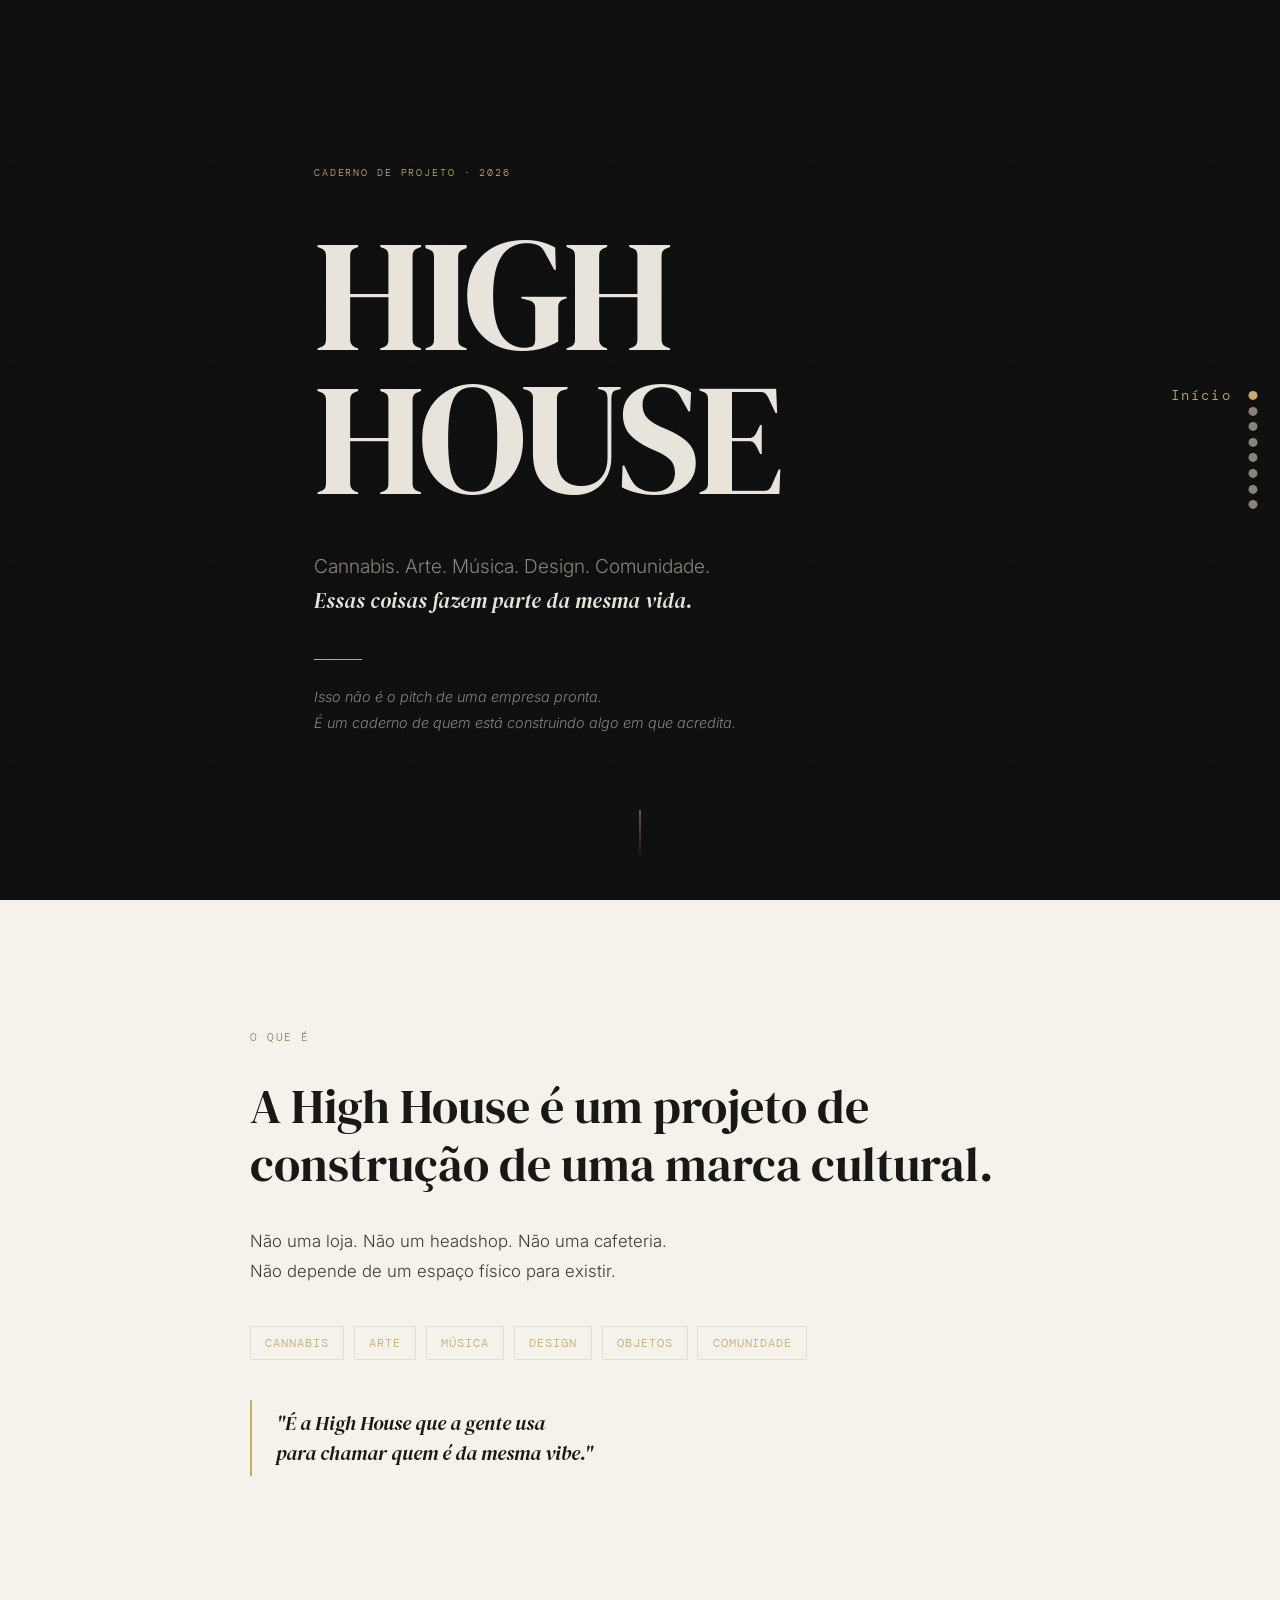
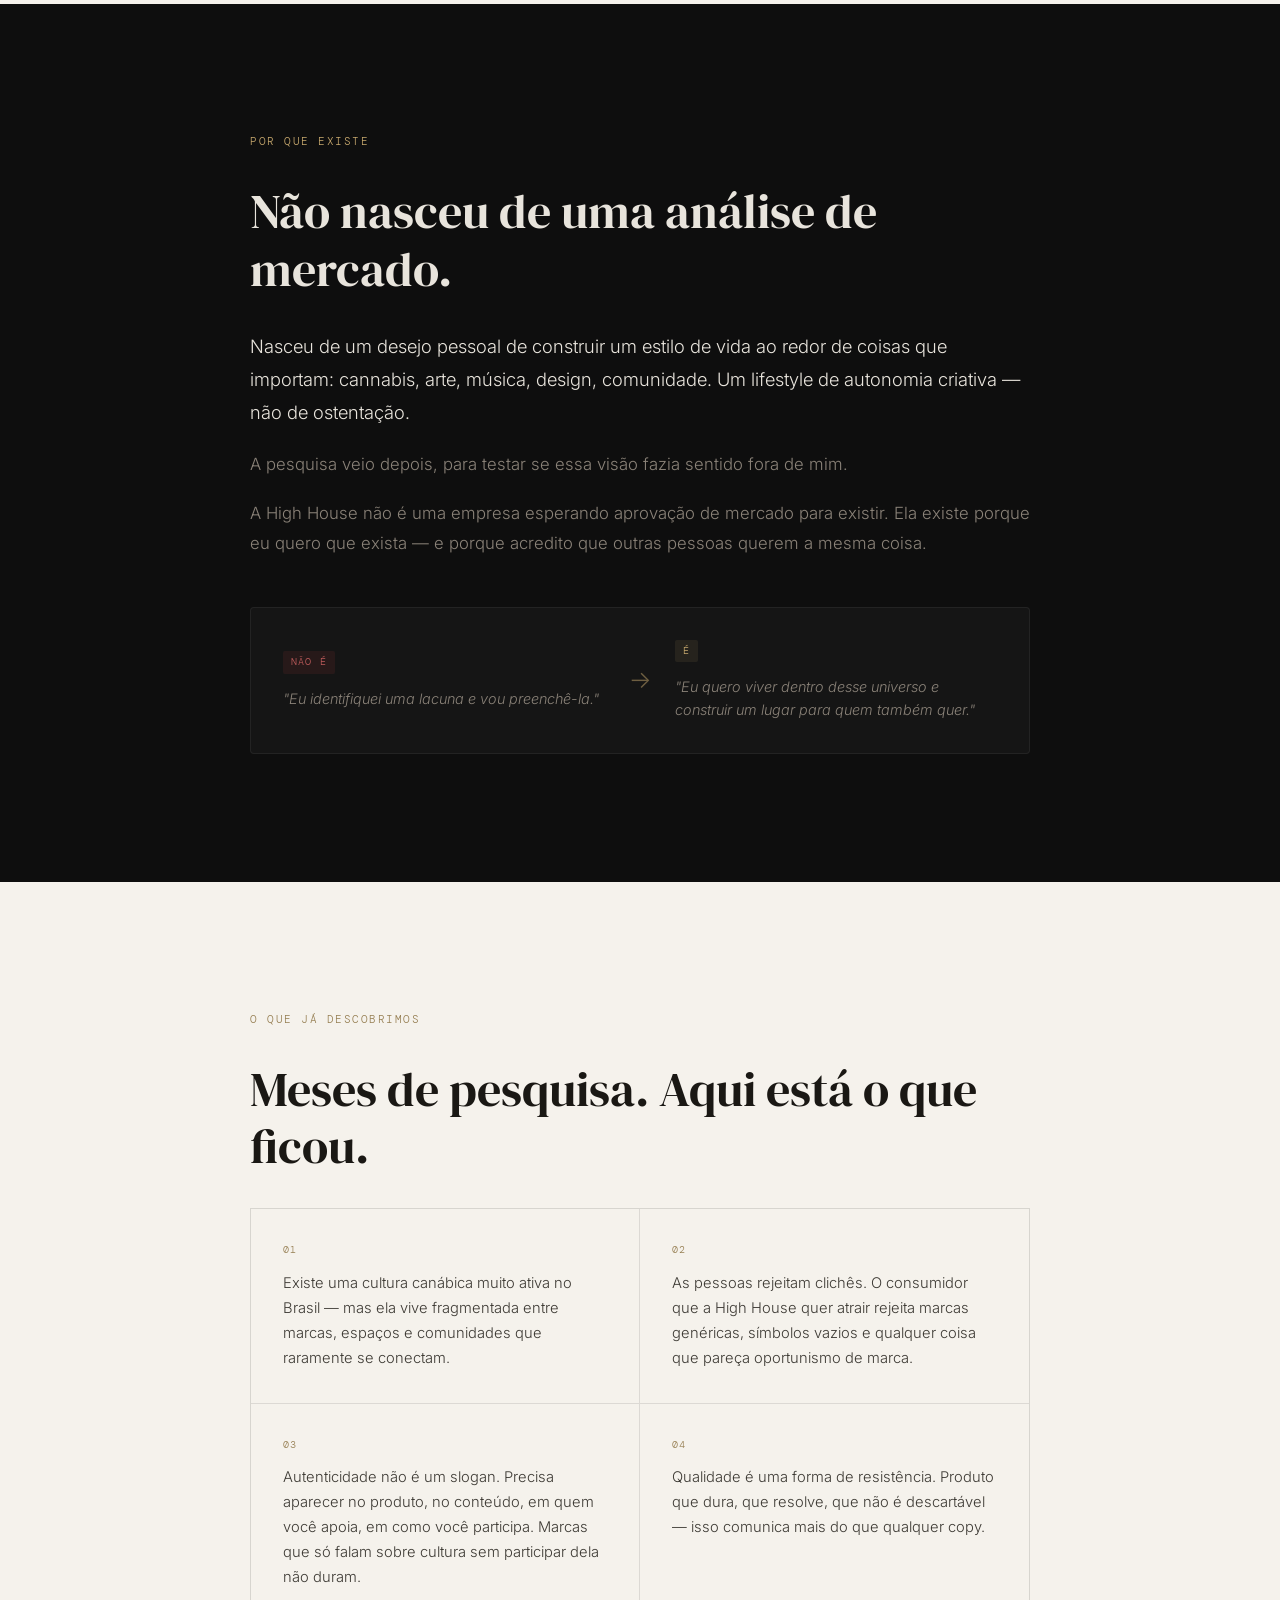
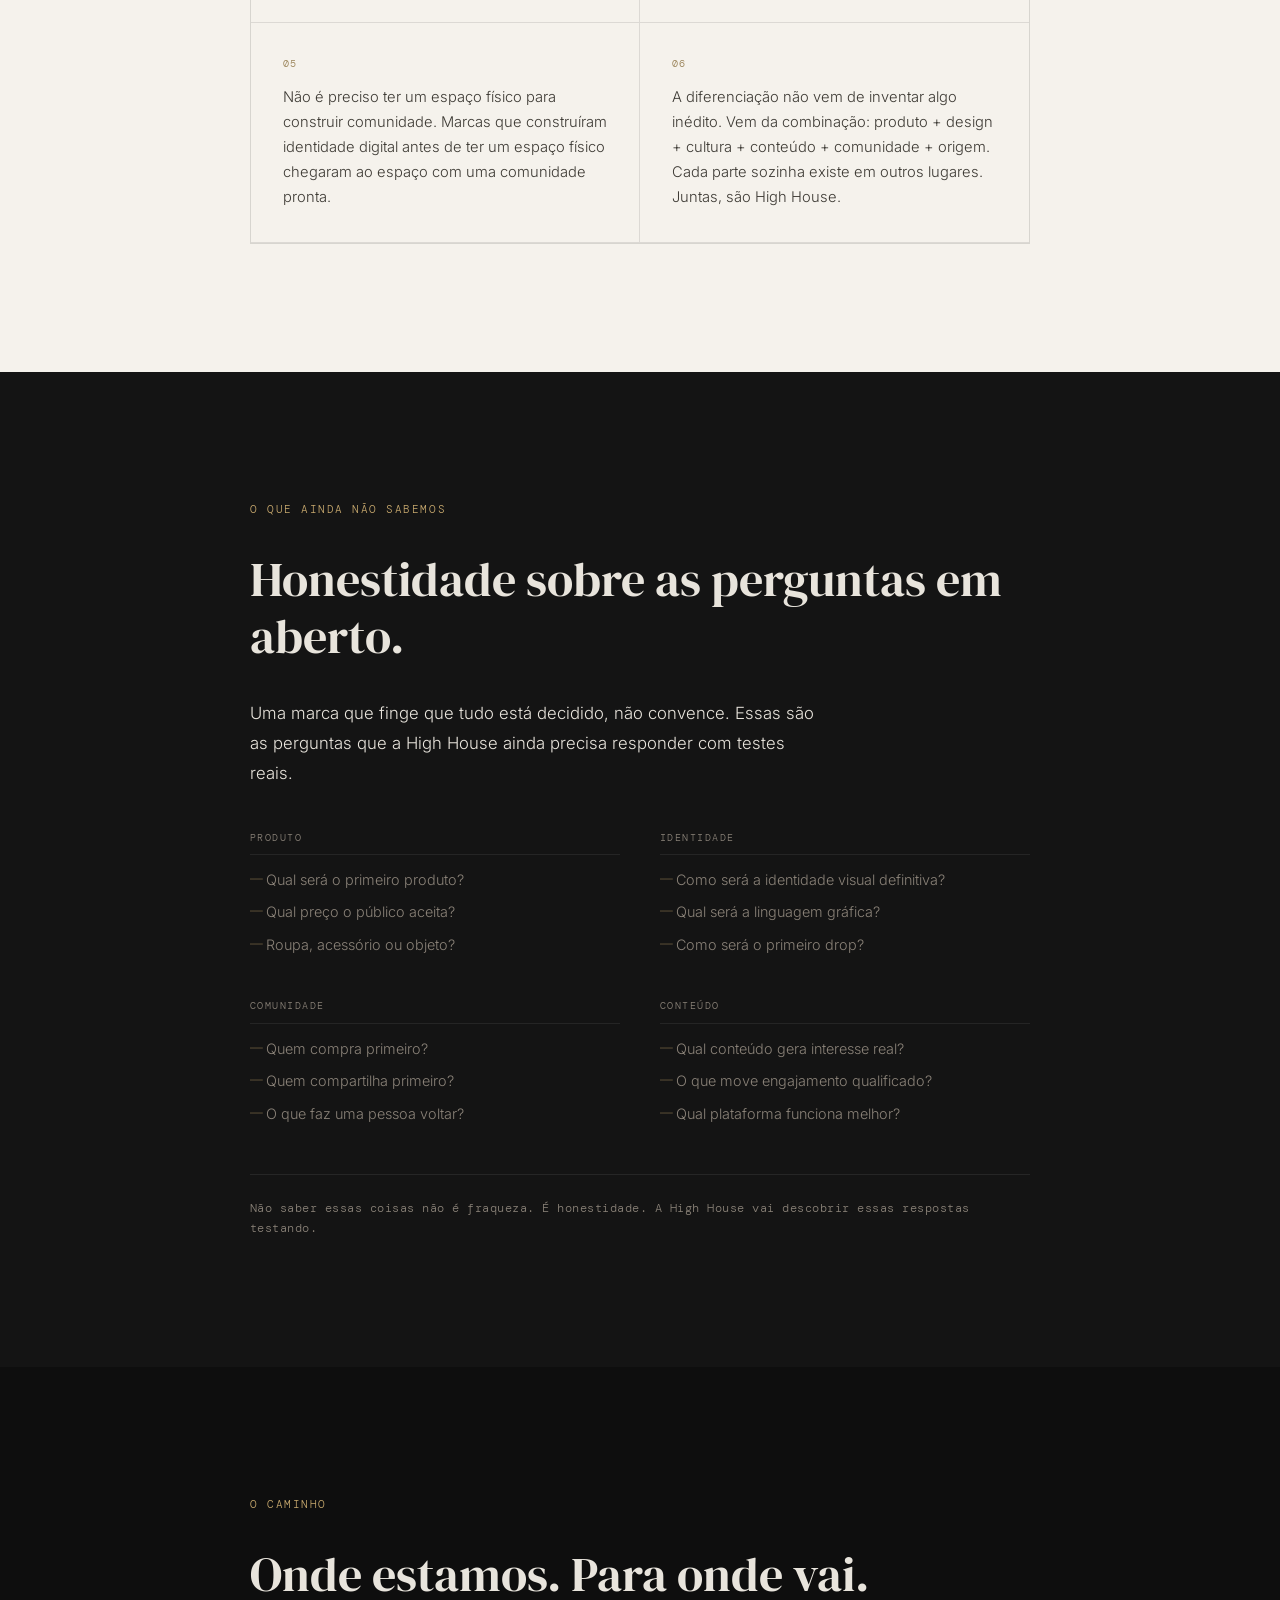
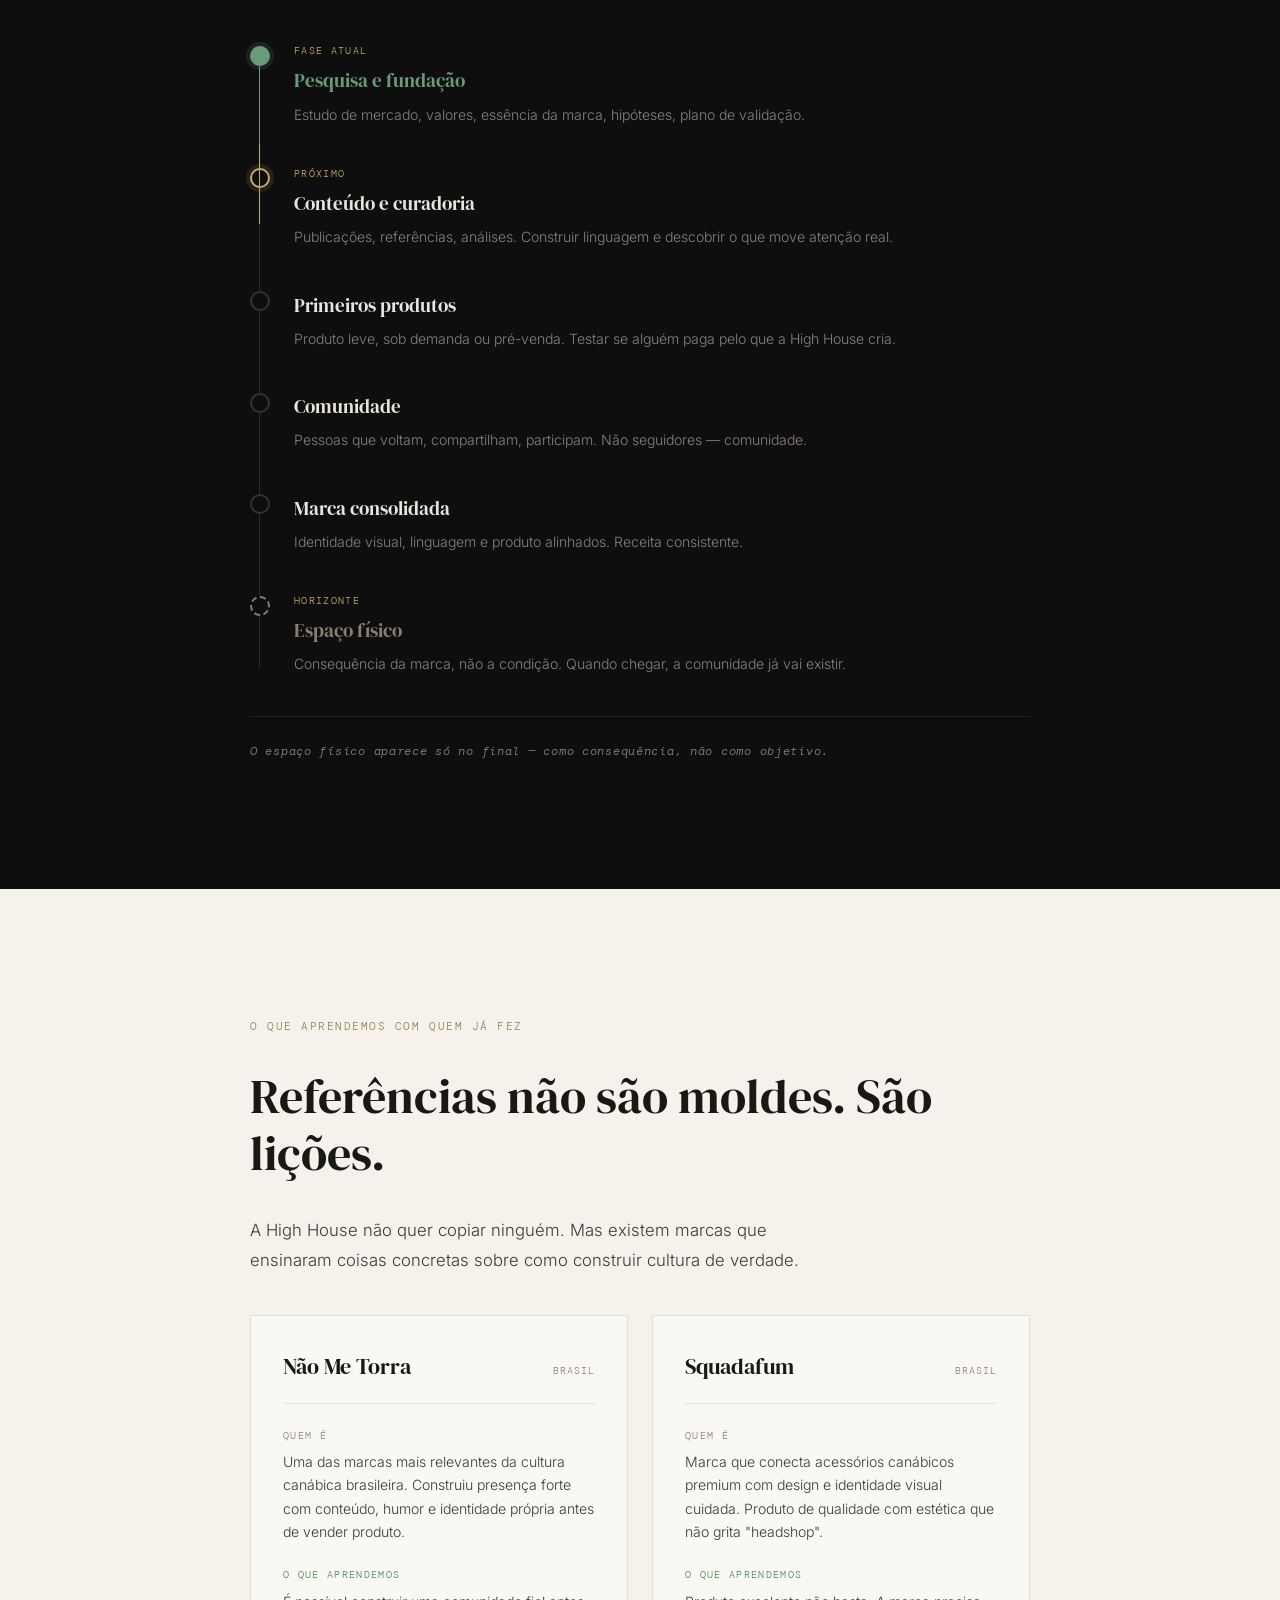
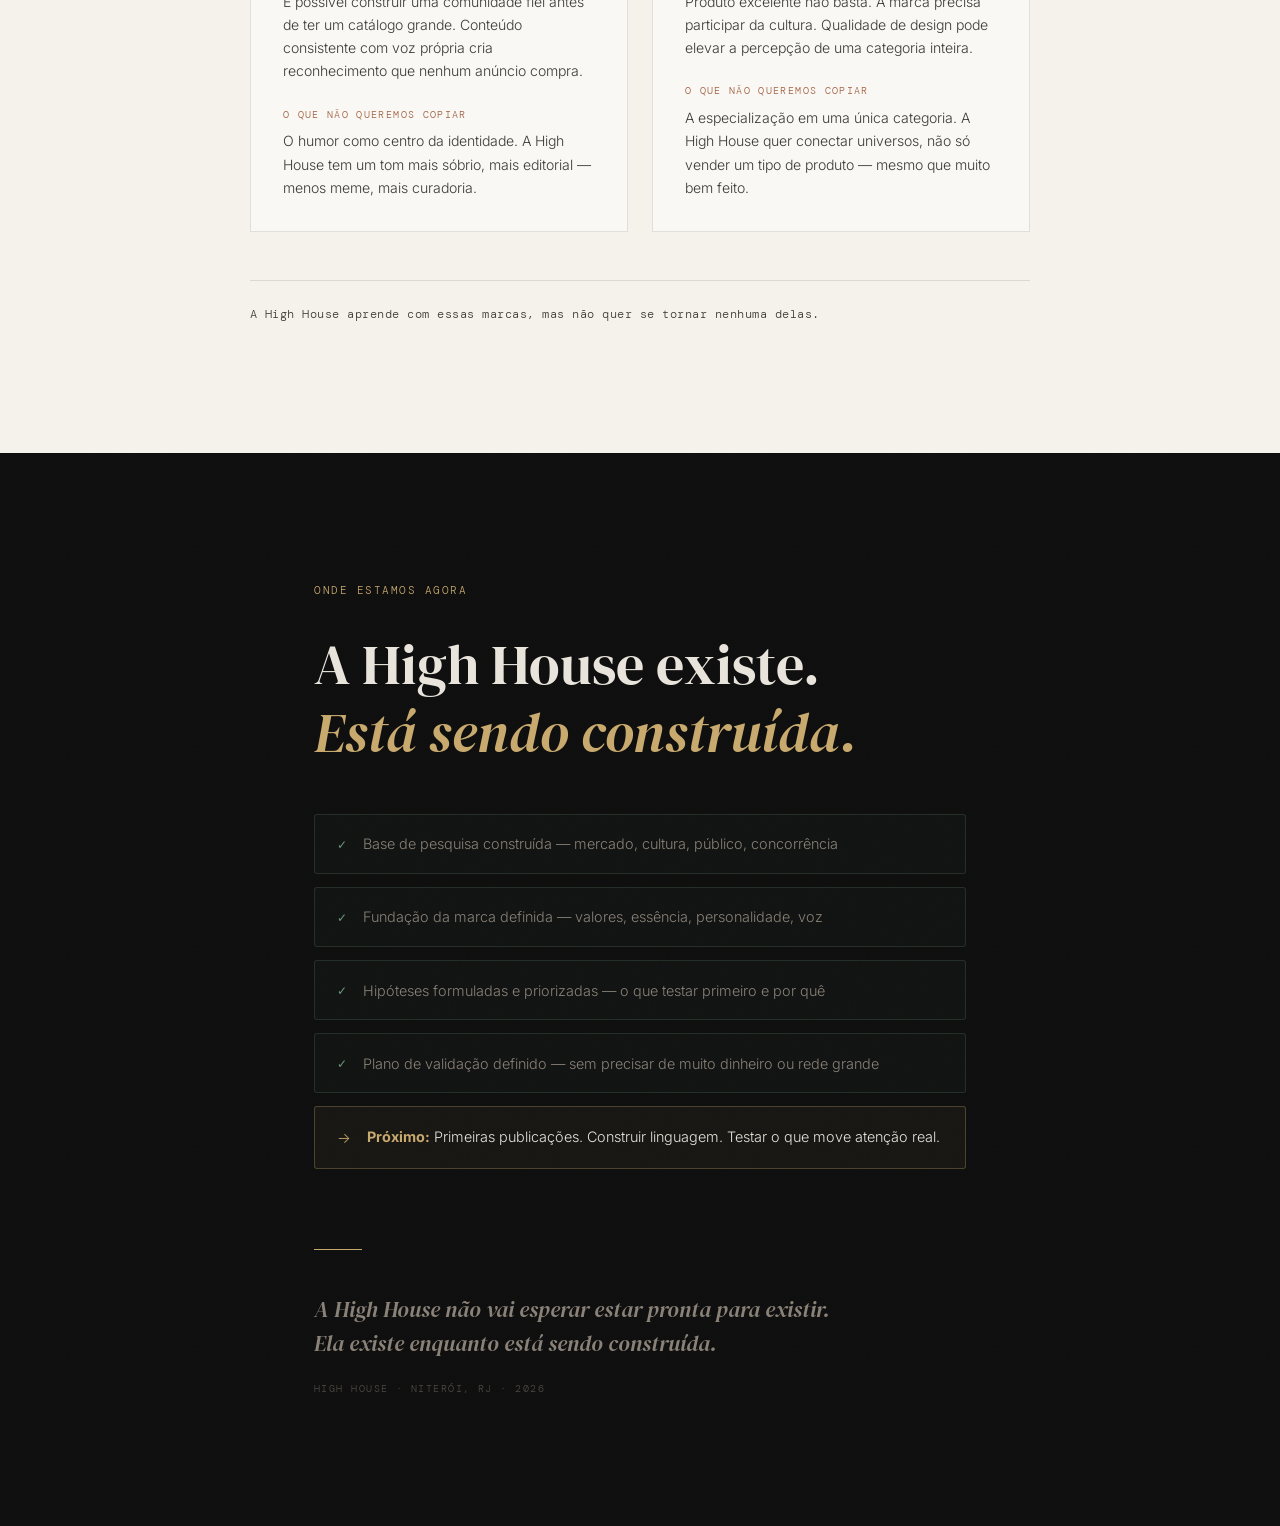
==== apresentacao-v2/index.html @ f26e822c "feat: adiciona apresentacao-v2 — caderno de projeto com narrativa de pertencimento e processo de con" ====
<!DOCTYPE html>
<html lang="pt-BR">
<head>
  <meta charset="UTF-8">
  <meta name="viewport" content="width=device-width, initial-scale=1.0">
  <title>HIGH HOUSE — Caderno de Projeto</title>
  <meta name="description" content="Um caderno de projeto. O que é a High House hoje, o que já descobrimos, e o que ainda estamos construindo.">

  <link rel="preconnect" href="https://fonts.googleapis.com">
  <link rel="preconnect" href="https://fonts.gstatic.com" crossorigin>
  <link href="https://fonts.googleapis.com/css2?family=DM+Serif+Display:ital@0;1&family=Inter:wght@300;400;500&family=DM+Mono:wght@400;500&display=swap" rel="stylesheet">

  <link rel="stylesheet" href="css/style.css">
</head>
<body>

  <!-- Indicador de progresso lateral -->
  <nav class="side-nav" id="sideNav" aria-label="Seções">
    <a href="#abertura"   class="side-nav__item is-active" data-label="Início"        title="Início"></a>
    <a href="#o-que-e"    class="side-nav__item"           data-label="O que é"       title="O que é"></a>
    <a href="#por-que"    class="side-nav__item"           data-label="Por que existe" title="Por que existe"></a>
    <a href="#sabemos"    class="side-nav__item"           data-label="O que sabemos" title="O que sabemos"></a>
    <a href="#nao-sabemos" class="side-nav__item"          data-label="O que não sabemos" title="O que não sabemos"></a>
    <a href="#caminho"    class="side-nav__item"           data-label="O caminho"     title="O caminho"></a>
    <a href="#referencias" class="side-nav__item"          data-label="Referências"   title="Referências"></a>
    <a href="#agora"      class="side-nav__item"           data-label="Onde estamos"  title="Onde estamos"></a>
  </nav>


  <main>

    <!-- =====================================================
         1. ABERTURA
         ===================================================== -->
    <section id="abertura" class="section section--cover">
      <div class="cover__noise" aria-hidden="true"></div>

      <div class="cover__content">
        <span class="cover__tag reveal">Caderno de Projeto · 2026</span>

        <h1 class="cover__title reveal" data-delay="1">
          HIGH<br>HOUSE
        </h1>

        <p class="cover__sub reveal" data-delay="2">
          Cannabis. Arte. Música. Design. Comunidade.<br>
          <em>Essas coisas fazem parte da mesma vida.</em>
        </p>

        <div class="cover__line reveal" data-delay="3" aria-hidden="true"></div>

        <p class="cover__note reveal" data-delay="3">
          Isso não é o pitch de uma empresa pronta.<br>
          É um caderno de quem está construindo algo em que acredita.
        </p>
      </div>

      <div class="cover__scroll" aria-hidden="true">
        <div class="cover__scroll-line"></div>
      </div>
    </section>


    <!-- =====================================================
         2. O QUE É A HIGH HOUSE
         ===================================================== -->
    <section id="o-que-e" class="section section--light">
      <div class="section__inner">
        <span class="section__label reveal">O que é</span>

        <h2 class="section__heading reveal" data-delay="1">
          A High House é um projeto de construção de uma marca cultural.
        </h2>

        <p class="section__body reveal" data-delay="2">
          Não uma loja. Não um headshop. Não uma cafeteria.<br>
          Não depende de um espaço físico para existir.
        </p>

        <div class="tags-block reveal" data-delay="3" aria-label="Universos da marca">
          <span class="tag">cannabis</span>
          <span class="tag">arte</span>
          <span class="tag">música</span>
          <span class="tag">design</span>
          <span class="tag">objetos</span>
          <span class="tag">comunidade</span>
        </div>

        <blockquote class="pull-quote reveal" data-delay="4">
          "É a High House que a gente usa<br>para chamar quem é da mesma vibe."
        </blockquote>
      </div>
    </section>


    <!-- =====================================================
         3. POR QUE EXISTE
         ===================================================== -->
    <section id="por-que" class="section section--dark">
      <div class="section__inner">
        <span class="section__label reveal">Por que existe</span>

        <h2 class="section__heading reveal" data-delay="1">
          Não nasceu de uma análise de mercado.
        </h2>

        <div class="story-block reveal" data-delay="2">
          <p>
            Nasceu de um desejo pessoal de construir um estilo de vida ao redor de coisas que importam: cannabis, arte, música, design, comunidade. Um lifestyle de autonomia criativa — não de ostentação.
          </p>
          <p>
            A pesquisa veio depois, para testar se essa visão fazia sentido fora de mim.
          </p>
          <p>
            A High House não é uma empresa esperando aprovação de mercado para existir. Ela existe porque eu quero que exista — e porque acredito que outras pessoas querem a mesma coisa.
          </p>
        </div>

        <div class="distinction reveal" data-delay="3">
          <div class="distinction__item">
            <span class="distinction__not">Não é</span>
            <p>"Eu identifiquei uma lacuna e vou preenchê-la."</p>
          </div>
          <div class="distinction__divider" aria-hidden="true">→</div>
          <div class="distinction__item">
            <span class="distinction__is">É</span>
            <p>"Eu quero viver dentro desse universo e construir um lugar para quem também quer."</p>
          </div>
        </div>
      </div>
    </section>


    <!-- =====================================================
         4. O QUE JÁ SABEMOS
         ===================================================== -->
    <section id="sabemos" class="section section--light">
      <div class="section__inner">
        <span class="section__label reveal">O que já descobrimos</span>

        <h2 class="section__heading reveal" data-delay="1">
          Meses de pesquisa. Aqui está o que ficou.
        </h2>

        <div class="findings-grid reveal" data-delay="2">

          <div class="finding">
            <span class="finding__num">01</span>
            <p class="finding__text">
              Existe uma cultura canábica muito ativa no Brasil — mas ela vive fragmentada entre marcas, espaços e comunidades que raramente se conectam.
            </p>
          </div>

          <div class="finding">
            <span class="finding__num">02</span>
            <p class="finding__text">
              As pessoas rejeitam clichês. O consumidor que a High House quer atrair rejeita marcas genéricas, símbolos vazios e qualquer coisa que pareça oportunismo de marca.
            </p>
          </div>

          <div class="finding">
            <span class="finding__num">03</span>
            <p class="finding__text">
              Autenticidade não é um slogan. Precisa aparecer no produto, no conteúdo, em quem você apoia, em como você participa. Marcas que só falam sobre cultura sem participar dela não duram.
            </p>
          </div>

          <div class="finding">
            <span class="finding__num">04</span>
            <p class="finding__text">
              Qualidade é uma forma de resistência. Produto que dura, que resolve, que não é descartável — isso comunica mais do que qualquer copy.
            </p>
          </div>

          <div class="finding">
            <span class="finding__num">05</span>
            <p class="finding__text">
              Não é preciso ter um espaço físico para construir comunidade. Marcas que construíram identidade digital antes de ter um espaço físico chegaram ao espaço com uma comunidade pronta.
            </p>
          </div>

          <div class="finding">
            <span class="finding__num">06</span>
            <p class="finding__text">
              A diferenciação não vem de inventar algo inédito. Vem da combinação: produto + design + cultura + conteúdo + comunidade + origem. Cada parte sozinha existe em outros lugares. Juntas, são High House.
            </p>
          </div>

        </div>
      </div>
    </section>


    <!-- =====================================================
         5. O QUE AINDA NÃO SABEMOS
         ===================================================== -->
    <section id="nao-sabemos" class="section section--dim">
      <div class="section__inner">
        <span class="section__label reveal">O que ainda não sabemos</span>

        <h2 class="section__heading reveal" data-delay="1">
          Honestidade sobre as perguntas em aberto.
        </h2>

        <p class="section__body reveal" data-delay="2">
          Uma marca que finge que tudo está decidido, não convence. Essas são as perguntas que a High House ainda precisa responder com testes reais.
        </p>

        <div class="questions-list reveal" data-delay="3">
          <div class="question-group">
            <span class="question-group__title">Produto</span>
            <ul>
              <li>Qual será o primeiro produto?</li>
              <li>Qual preço o público aceita?</li>
              <li>Roupa, acessório ou objeto?</li>
            </ul>
          </div>

          <div class="question-group">
            <span class="question-group__title">Identidade</span>
            <ul>
              <li>Como será a identidade visual definitiva?</li>
              <li>Qual será a linguagem gráfica?</li>
              <li>Como será o primeiro drop?</li>
            </ul>
          </div>

          <div class="question-group">
            <span class="question-group__title">Comunidade</span>
            <ul>
              <li>Quem compra primeiro?</li>
              <li>Quem compartilha primeiro?</li>
              <li>O que faz uma pessoa voltar?</li>
            </ul>
          </div>

          <div class="question-group">
            <span class="question-group__title">Conteúdo</span>
            <ul>
              <li>Qual conteúdo gera interesse real?</li>
              <li>O que move engajamento qualificado?</li>
              <li>Qual plataforma funciona melhor?</li>
            </ul>
          </div>
        </div>

        <p class="section__note reveal" data-delay="4">
          Não saber essas coisas não é fraqueza. É honestidade. A High House vai descobrir essas respostas testando.
        </p>
      </div>
    </section>


    <!-- =====================================================
         6. O CAMINHO — LINHA DO TEMPO
         ===================================================== -->
    <section id="caminho" class="section section--dark">
      <div class="section__inner">
        <span class="section__label reveal">O caminho</span>

        <h2 class="section__heading reveal" data-delay="1">
          Onde estamos. Para onde vai.
        </h2>

        <div class="timeline reveal" data-delay="2">

          <div class="timeline__item timeline__item--done">
            <div class="timeline__marker" aria-hidden="true"></div>
            <div class="timeline__content">
              <span class="timeline__phase">Fase atual</span>
              <h3 class="timeline__title">Pesquisa e fundação</h3>
              <p class="timeline__desc">Estudo de mercado, valores, essência da marca, hipóteses, plano de validação.</p>
            </div>
          </div>

          <div class="timeline__item timeline__item--next">
            <div class="timeline__marker" aria-hidden="true"></div>
            <div class="timeline__content">
              <span class="timeline__phase">Próximo</span>
              <h3 class="timeline__title">Conteúdo e curadoria</h3>
              <p class="timeline__desc">Publicações, referências, análises. Construir linguagem e descobrir o que move atenção real.</p>
            </div>
          </div>

          <div class="timeline__item">
            <div class="timeline__marker" aria-hidden="true"></div>
            <div class="timeline__content">
              <h3 class="timeline__title">Primeiros produtos</h3>
              <p class="timeline__desc">Produto leve, sob demanda ou pré-venda. Testar se alguém paga pelo que a High House cria.</p>
            </div>
          </div>

          <div class="timeline__item">
            <div class="timeline__marker" aria-hidden="true"></div>
            <div class="timeline__content">
              <h3 class="timeline__title">Comunidade</h3>
              <p class="timeline__desc">Pessoas que voltam, compartilham, participam. Não seguidores — comunidade.</p>
            </div>
          </div>

          <div class="timeline__item">
            <div class="timeline__marker" aria-hidden="true"></div>
            <div class="timeline__content">
              <h3 class="timeline__title">Marca consolidada</h3>
              <p class="timeline__desc">Identidade visual, linguagem e produto alinhados. Receita consistente.</p>
            </div>
          </div>

          <div class="timeline__item timeline__item--horizon">
            <div class="timeline__marker" aria-hidden="true"></div>
            <div class="timeline__content">
              <span class="timeline__phase">Horizonte</span>
              <h3 class="timeline__title">Espaço físico</h3>
              <p class="timeline__desc">Consequência da marca, não a condição. Quando chegar, a comunidade já vai existir.</p>
            </div>
          </div>

        </div>

        <p class="timeline__princípio reveal" data-delay="3">
          O espaço físico aparece só no final — como consequência, não como objetivo.
        </p>
      </div>
    </section>


    <!-- =====================================================
         7. REFERÊNCIAS — O QUE APRENDEMOS
         ===================================================== -->
    <section id="referencias" class="section section--light">
      <div class="section__inner">
        <span class="section__label reveal">O que aprendemos com quem já fez</span>

        <h2 class="section__heading reveal" data-delay="1">
          Referências não são moldes. São lições.
        </h2>

        <p class="section__body reveal" data-delay="2">
          A High House não quer copiar ninguém. Mas existem marcas que ensinaram coisas concretas sobre como construir cultura de verdade.
        </p>

        <div class="refs-grid reveal" data-delay="3">

          <div class="ref-card">
            <div class="ref-card__header">
              <h3 class="ref-card__name">Não Me Torra</h3>
              <span class="ref-card__origin">Brasil</span>
            </div>

            <div class="ref-card__section">
              <span class="ref-card__label">Quem é</span>
              <p>Uma das marcas mais relevantes da cultura canábica brasileira. Construiu presença forte com conteúdo, humor e identidade própria antes de vender produto.</p>
            </div>

            <div class="ref-card__section">
              <span class="ref-card__label ref-card__label--learned">O que aprendemos</span>
              <p>É possível construir uma comunidade fiel antes de ter um catálogo grande. Conteúdo consistente com voz própria cria reconhecimento que nenhum anúncio compra.</p>
            </div>

            <div class="ref-card__section">
              <span class="ref-card__label ref-card__label--not">O que não queremos copiar</span>
              <p>O humor como centro da identidade. A High House tem um tom mais sóbrio, mais editorial — menos meme, mais curadoria.</p>
            </div>
          </div>

          <div class="ref-card">
            <div class="ref-card__header">
              <h3 class="ref-card__name">Squadafum</h3>
              <span class="ref-card__origin">Brasil</span>
            </div>

            <div class="ref-card__section">
              <span class="ref-card__label">Quem é</span>
              <p>Marca que conecta acessórios canábicos premium com design e identidade visual cuidada. Produto de qualidade com estética que não grita "headshop".</p>
            </div>

            <div class="ref-card__section">
              <span class="ref-card__label ref-card__label--learned">O que aprendemos</span>
              <p>Produto excelente não basta. A marca precisa participar da cultura. Qualidade de design pode elevar a percepção de uma categoria inteira.</p>
            </div>

            <div class="ref-card__section">
              <span class="ref-card__label ref-card__label--not">O que não queremos copiar</span>
              <p>A especialização em uma única categoria. A High House quer conectar universos, não só vender um tipo de produto — mesmo que muito bem feito.</p>
            </div>
          </div>

        </div>

        <p class="section__note reveal" data-delay="4">
          A High House aprende com essas marcas, mas não quer se tornar nenhuma delas.
        </p>
      </div>
    </section>


    <!-- =====================================================
         8. ONDE ESTÁ AGORA
         ===================================================== -->
    <section id="agora" class="section section--cover section--final">
      <div class="cover__noise" aria-hidden="true"></div>

      <div class="section__inner final__inner">
        <span class="section__label reveal" style="color: var(--color-accent)">Onde estamos agora</span>

        <h2 class="final__heading reveal" data-delay="1">
          A High House existe.<br>
          <em>Está sendo construída.</em>
        </h2>

        <div class="status-list reveal" data-delay="2">
          <div class="status-item status-item--done">
            <span class="status-check">✓</span>
            <p>Base de pesquisa construída — mercado, cultura, público, concorrência</p>
          </div>
          <div class="status-item status-item--done">
            <span class="status-check">✓</span>
            <p>Fundação da marca definida — valores, essência, personalidade, voz</p>
          </div>
          <div class="status-item status-item--done">
            <span class="status-check">✓</span>
            <p>Hipóteses formuladas e priorizadas — o que testar primeiro e por quê</p>
          </div>
          <div class="status-item status-item--done">
            <span class="status-check">✓</span>
            <p>Plano de validação definido — sem precisar de muito dinheiro ou rede grande</p>
          </div>
          <div class="status-item status-item--next">
            <span class="status-arrow">→</span>
            <p><strong>Próximo:</strong> Primeiras publicações. Construir linguagem. Testar o que move atenção real.</p>
          </div>
        </div>

        <div class="final__closing reveal" data-delay="3">
          <div class="cover__line" aria-hidden="true"></div>
          <p class="final__phrase">
            A High House não vai esperar estar pronta para existir.<br>
            Ela existe enquanto está sendo construída.
          </p>
          <p class="final__sig">High House · Niterói, RJ · 2026</p>
        </div>
      </div>
    </section>

  </main>

  <script src="js/main.js"></script>
</body>
</html>
---- apresentacao-v2/css/style.css ----
/* ============================================================
   HIGH HOUSE — apresentacao-v2
   Estética: caderno de projeto · journal · editorial
   ============================================================ */

@import url('https://fonts.googleapis.com/css2?family=DM+Serif+Display:ital@0;1&family=Inter:wght@300;400;500&family=DM+Mono:wght@400;500&display=swap');

/* ============================================================
   TOKENS
   ============================================================ */
:root {
  --color-bg-dark:     #0e0e0e;
  --color-bg-dim:      #141414;
  --color-bg-card:     #1a1a1a;
  --color-bg-light:    #f5f2ec;
  --color-bg-white:    #faf8f4;

  --color-text-dark:   #e8e4dc;
  --color-text-muted:  #8a8278;
  --color-text-light:  #1a1814;
  --color-text-light2: #3d3a34;

  --color-accent:      #c8a96e;   /* dourado envelhecido */
  --color-accent-dim:  rgba(200, 169, 110, 0.15);

  --color-done:        #6a9a78;
  --color-next:        #c8a96e;
  --color-horizon:     #8a7e6e;

  --font-serif:   'DM Serif Display', Georgia, serif;
  --font-sans:    'Inter', system-ui, sans-serif;
  --font-mono:    'DM Mono', 'Courier New', monospace;

  --section-pad:  clamp(5rem, 10vw, 9rem);
  --inner-max:    780px;
  --ease-out:     cubic-bezier(0.16, 1, 0.3, 1);
}

/* ============================================================
   RESET & BASE
   ============================================================ */
*, *::before, *::after { box-sizing: border-box; margin: 0; padding: 0; }

html { scroll-behavior: smooth; font-size: 16px; }

body {
  background: var(--color-bg-dark);
  color: var(--color-text-dark);
  font-family: var(--font-sans);
  font-weight: 300;
  line-height: 1.7;
  -webkit-font-smoothing: antialiased;
  overflow-x: hidden;
}

/* ============================================================
   NAV LATERAL
   ============================================================ */
.side-nav {
  position: fixed;
  right: 1.5rem;
  top: 50%;
  transform: translateY(-50%);
  z-index: 100;
  display: flex;
  flex-direction: column;
  gap: 0.6rem;
}

.side-nav__item {
  width: 6px;
  height: 6px;
  border-radius: 50%;
  background: var(--color-text-muted);
  opacity: 0.4;
  transition: opacity 0.3s, background 0.3s, transform 0.3s;
  position: relative;
  cursor: pointer;
  text-decoration: none;
}

.side-nav__item::before {
  content: attr(data-label);
  position: absolute;
  right: calc(100% + 0.7rem);
  top: 50%;
  transform: translateY(-50%);
  white-space: nowrap;
  font-family: var(--font-mono);
  font-size: 0.6rem;
  letter-spacing: 0.08em;
  color: var(--color-accent);
  opacity: 0;
  pointer-events: none;
  transition: opacity 0.2s;
}

.side-nav__item:hover::before,
.side-nav__item.is-active::before { opacity: 1; }

.side-nav__item.is-active {
  background: var(--color-accent);
  opacity: 1;
  transform: scale(1.5);
}

.side-nav__item:hover {
  opacity: 0.8;
}

/* ============================================================
   SECTIONS
   ============================================================ */
.section {
  padding: var(--section-pad) clamp(1.5rem, 5vw, 4rem);
  position: relative;
}

.section--dark  { background: var(--color-bg-dark); }
.section--dim   { background: var(--color-bg-dim); }
.section--light { background: var(--color-bg-light); color: var(--color-text-light); }
.section--cover { background: var(--color-bg-dark); overflow: hidden; min-height: 100vh; display: flex; align-items: center; }
.section--final { min-height: 100vh; }

.section__inner {
  max-width: var(--inner-max);
  margin: 0 auto;
}

.section__label {
  display: block;
  font-family: var(--font-mono);
  font-size: 0.68rem;
  letter-spacing: 0.14em;
  text-transform: uppercase;
  color: var(--color-accent);
  margin-bottom: 2rem;
}

.section--light .section__label { color: var(--color-accent); filter: brightness(0.75); }

.section__heading {
  font-family: var(--font-serif);
  font-size: clamp(1.8rem, 4vw, 3rem);
  line-height: 1.2;
  font-weight: 400;
  margin-bottom: 2rem;
}

.section--dark .section__heading,
.section--dim  .section__heading { color: var(--color-text-dark); }
.section--light .section__heading { color: var(--color-text-light); }

.section__body {
  font-size: 1.05rem;
  line-height: 1.8;
  margin-bottom: 2.5rem;
  max-width: 58ch;
}

.section--dark .section__body  { color: var(--color-text-muted); }
.section--light .section__body { color: var(--color-text-light2); }

.section__note {
  font-family: var(--font-mono);
  font-size: 0.78rem;
  letter-spacing: 0.04em;
  line-height: 1.6;
  margin-top: 3rem;
  padding-top: 1.5rem;
  border-top: 1px solid;
}

.section--dark .section__note  { border-color: rgba(255,255,255,0.08); color: var(--color-text-muted); }
.section--dim .section__note   { border-color: rgba(255,255,255,0.08); color: var(--color-text-muted); }
.section--light .section__note { border-color: rgba(0,0,0,0.1); color: var(--color-text-light2); }

/* ============================================================
   COVER / ABERTURA
   ============================================================ */
.cover__noise {
  position: absolute;
  inset: 0;
  background-image: url("data:image/svg+xml,%3Csvg viewBox='0 0 256 256' xmlns='http://www.w3.org/2000/svg'%3E%3Cfilter id='n'%3E%3CfeTurbulence type='fractalNoise' baseFrequency='0.9' numOctaves='4' stitchTiles='stitch'/%3E%3C/filter%3E%3Crect width='100%25' height='100%25' filter='url(%23n)' opacity='0.04'/%3E%3C/svg%3E");
  background-size: 200px;
  pointer-events: none;
  opacity: 0.4;
}

.cover__content {
  max-width: var(--inner-max);
  margin: 0 auto;
  position: relative;
  z-index: 1;
  width: 100%;
  padding: 0 clamp(1.5rem, 5vw, 4rem);
}

.cover__tag {
  display: block;
  font-family: var(--font-mono);
  font-size: 0.65rem;
  letter-spacing: 0.18em;
  text-transform: uppercase;
  color: var(--color-accent);
  margin-bottom: 2.5rem;
}

.cover__title {
  font-family: var(--font-serif);
  font-size: clamp(4.5rem, 14vw, 10rem);
  line-height: 0.9;
  font-weight: 400;
  letter-spacing: -0.02em;
  color: var(--color-text-dark);
  margin-bottom: 2.5rem;
}

.cover__sub {
  font-size: clamp(1rem, 2vw, 1.2rem);
  line-height: 1.7;
  color: var(--color-text-muted);
  margin-bottom: 2.5rem;
}

.cover__sub em {
  font-style: italic;
  font-family: var(--font-serif);
  color: var(--color-text-dark);
  font-size: 1.1em;
}

.cover__line {
  width: 3rem;
  height: 1px;
  background: var(--color-accent);
  margin-bottom: 1.5rem;
}

.cover__note {
  font-size: 0.9rem;
  color: var(--color-text-muted);
  line-height: 1.8;
  font-style: italic;
}

.cover__scroll {
  position: absolute;
  bottom: 2.5rem;
  left: 50%;
  transform: translateX(-50%);
  display: flex;
  flex-direction: column;
  align-items: center;
  gap: 0.5rem;
}

.cover__scroll-line {
  width: 1px;
  height: 50px;
  background: linear-gradient(to bottom, var(--color-accent), transparent);
  animation: scrollPulse 2s ease-in-out infinite;
}

@keyframes scrollPulse {
  0%, 100% { opacity: 0.3; transform: scaleY(1); }
  50%       { opacity: 0.8; transform: scaleY(1.1); }
}

/* ============================================================
   WORD TAGS
   ============================================================ */
.tags-block {
  display: flex;
  flex-wrap: wrap;
  gap: 0.6rem;
  margin: 2rem 0;
}

.tag {
  font-family: var(--font-mono);
  font-size: 0.72rem;
  letter-spacing: 0.08em;
  text-transform: uppercase;
  padding: 0.4rem 0.9rem;
  border: 1px solid rgba(200, 169, 110, 0.3);
  color: var(--color-accent);
  border-radius: 2px;
  transition: background 0.2s, border-color 0.2s;
}

.tag:hover {
  background: var(--color-accent-dim);
  border-color: var(--color-accent);
}

/* ============================================================
   PULL QUOTE
   ============================================================ */
.pull-quote {
  border-left: 2px solid var(--color-accent);
  padding: 0.5rem 0 0.5rem 1.5rem;
  margin-top: 2.5rem;
  font-family: var(--font-serif);
  font-size: 1.25rem;
  font-style: italic;
  line-height: 1.5;
  color: var(--color-text-light);
}

/* ============================================================
   STORY BLOCK
   ============================================================ */
.story-block {
  display: flex;
  flex-direction: column;
  gap: 1.2rem;
  margin-bottom: 3rem;
}

.story-block p {
  font-size: 1.05rem;
  line-height: 1.8;
  color: var(--color-text-muted);
}

.story-block p:first-child {
  font-size: 1.15rem;
  color: var(--color-text-dark);
}

/* ============================================================
   DISTINCTION
   ============================================================ */
.distinction {
  display: grid;
  grid-template-columns: 1fr auto 1fr;
  gap: 1.5rem;
  align-items: center;
  padding: 2rem;
  background: rgba(255,255,255,0.03);
  border: 1px solid rgba(255,255,255,0.06);
  border-radius: 4px;
}

.distinction__item { display: flex; flex-direction: column; gap: 0.5rem; }
.distinction__divider {
  font-size: 1.5rem;
  color: var(--color-accent);
  opacity: 0.5;
}

.distinction__not,
.distinction__is {
  display: inline-block;
  font-family: var(--font-mono);
  font-size: 0.6rem;
  letter-spacing: 0.12em;
  text-transform: uppercase;
  padding: 0.2rem 0.5rem;
  border-radius: 2px;
  margin-bottom: 0.3rem;
  width: fit-content;
}

.distinction__not { background: rgba(255,80,80,0.08); color: rgba(255,120,120,0.7); }
.distinction__is  { background: rgba(200,169,110,0.1); color: var(--color-accent); }

.distinction__item p {
  font-size: 0.9rem;
  line-height: 1.6;
  color: var(--color-text-muted);
  font-style: italic;
}

@media (max-width: 600px) {
  .distinction {
    grid-template-columns: 1fr;
    text-align: center;
  }
  .distinction__divider { text-align: center; }
  .distinction__not, .distinction__is { margin: 0 auto; }
}

/* ============================================================
   FINDINGS GRID
   ============================================================ */
.findings-grid {
  display: grid;
  grid-template-columns: 1fr 1fr;
  gap: 0;
  border: 1px solid rgba(0,0,0,0.12);
}

@media (max-width: 600px) {
  .findings-grid { grid-template-columns: 1fr; }
}

.finding {
  padding: 2rem;
  border-right: 1px solid rgba(0,0,0,0.1);
  border-bottom: 1px solid rgba(0,0,0,0.1);
  transition: background 0.2s;
}

.finding:hover { background: rgba(0,0,0,0.03); }

.finding:nth-child(2n) { border-right: none; }

.finding__num {
  display: block;
  font-family: var(--font-mono);
  font-size: 0.65rem;
  letter-spacing: 0.12em;
  color: var(--color-accent);
  filter: brightness(0.75);
  margin-bottom: 0.75rem;
}

.finding__text {
  font-size: 0.92rem;
  line-height: 1.7;
  color: var(--color-text-light2);
}

/* ============================================================
   QUESTIONS LIST
   ============================================================ */
.questions-list {
  display: grid;
  grid-template-columns: 1fr 1fr;
  gap: 2.5rem;
  margin-top: 2rem;
}

@media (max-width: 600px) {
  .questions-list { grid-template-columns: 1fr; }
}

.question-group { }

.question-group__title {
  display: block;
  font-family: var(--font-mono);
  font-size: 0.65rem;
  letter-spacing: 0.14em;
  text-transform: uppercase;
  color: var(--color-text-muted);
  margin-bottom: 0.8rem;
  padding-bottom: 0.5rem;
  border-bottom: 1px solid rgba(255,255,255,0.07);
}

.question-group ul {
  list-style: none;
  display: flex;
  flex-direction: column;
  gap: 0.5rem;
}

.question-group li {
  font-size: 0.9rem;
  color: var(--color-text-muted);
  padding-left: 1rem;
  position: relative;
}

.question-group li::before {
  content: '—';
  position: absolute;
  left: 0;
  color: var(--color-accent);
  opacity: 0.5;
  font-size: 0.8rem;
}

/* ============================================================
   TIMELINE
   ============================================================ */
.timeline {
  position: relative;
  display: flex;
  flex-direction: column;
  gap: 0;
  margin: 2.5rem 0;
}

.timeline::before {
  content: '';
  position: absolute;
  left: 9px;
  top: 8px;
  bottom: 8px;
  width: 1px;
  background: linear-gradient(to bottom,
    var(--color-done) 0%,
    var(--color-done) 15%,
    var(--color-next) 15%,
    var(--color-next) 28%,
    rgba(255,255,255,0.12) 28%,
    rgba(255,255,255,0.12) 100%
  );
}

.timeline__item {
  display: grid;
  grid-template-columns: 20px 1fr;
  gap: 1.5rem;
  padding-bottom: 2.5rem;
  position: relative;
}

.timeline__item:last-child { padding-bottom: 0; }

.timeline__marker {
  width: 20px;
  height: 20px;
  border-radius: 50%;
  border: 2px solid rgba(255,255,255,0.15);
  background: var(--color-bg-dark);
  position: relative;
  z-index: 1;
  flex-shrink: 0;
  margin-top: 0.15rem;
  transition: border-color 0.3s, background 0.3s;
}

.timeline__item--done .timeline__marker {
  border-color: var(--color-done);
  background: var(--color-done);
  box-shadow: 0 0 0 4px rgba(106, 154, 120, 0.15);
}

.timeline__item--next .timeline__marker {
  border-color: var(--color-next);
  background: transparent;
  box-shadow: 0 0 0 4px rgba(200, 169, 110, 0.12);
}

.timeline__item--horizon .timeline__marker {
  border-color: var(--color-horizon);
  border-style: dashed;
}

.timeline__content {}

.timeline__phase {
  display: block;
  font-family: var(--font-mono);
  font-size: 0.6rem;
  letter-spacing: 0.14em;
  text-transform: uppercase;
  color: var(--color-accent);
  margin-bottom: 0.3rem;
}

.timeline__title {
  font-family: var(--font-serif);
  font-size: 1.2rem;
  font-weight: 400;
  color: var(--color-text-dark);
  margin-bottom: 0.4rem;
}

.timeline__item--done .timeline__title { color: var(--color-done); }
.timeline__item--horizon .timeline__title { color: var(--color-horizon); }

.timeline__desc {
  font-size: 0.88rem;
  line-height: 1.6;
  color: var(--color-text-muted);
}

.timeline__princípio {
  font-family: var(--font-mono);
  font-size: 0.75rem;
  letter-spacing: 0.06em;
  color: var(--color-text-muted);
  padding-top: 1.5rem;
  border-top: 1px solid rgba(255,255,255,0.07);
  font-style: italic;
}

/* ============================================================
   REFS GRID
   ============================================================ */
.refs-grid {
  display: grid;
  grid-template-columns: 1fr 1fr;
  gap: 1.5rem;
  margin-top: 2rem;
}

@media (max-width: 660px) {
  .refs-grid { grid-template-columns: 1fr; }
}

.ref-card {
  background: var(--color-bg-white);
  border: 1px solid rgba(0,0,0,0.1);
  padding: 2rem;
  display: flex;
  flex-direction: column;
  gap: 1.5rem;
  transition: box-shadow 0.2s;
}

.ref-card:hover {
  box-shadow: 0 4px 24px rgba(0,0,0,0.07);
}

.ref-card__header {
  display: flex;
  align-items: baseline;
  justify-content: space-between;
  gap: 1rem;
  padding-bottom: 1rem;
  border-bottom: 1px solid rgba(0,0,0,0.08);
}

.ref-card__name {
  font-family: var(--font-serif);
  font-size: 1.4rem;
  font-weight: 400;
  color: var(--color-text-light);
}

.ref-card__origin {
  font-family: var(--font-mono);
  font-size: 0.6rem;
  letter-spacing: 0.1em;
  color: var(--color-text-muted);
  text-transform: uppercase;
  flex-shrink: 0;
}

.ref-card__section { display: flex; flex-direction: column; gap: 0.4rem; }

.ref-card__label {
  display: block;
  font-family: var(--font-mono);
  font-size: 0.6rem;
  letter-spacing: 0.14em;
  text-transform: uppercase;
  color: var(--color-text-muted);
}

.ref-card__label--learned { color: #4a8a5a; }
.ref-card__label--not     { color: #a06040; }

.ref-card__section p {
  font-size: 0.88rem;
  line-height: 1.65;
  color: var(--color-text-light2);
}

/* ============================================================
   SECTION FINAL
   ============================================================ */
.final__inner {
  padding: 0 clamp(1.5rem, 5vw, 4rem);
  width: 100%;
}

.final__heading {
  font-family: var(--font-serif);
  font-size: clamp(2rem, 5vw, 3.5rem);
  font-weight: 400;
  line-height: 1.2;
  color: var(--color-text-dark);
  margin: 2rem 0 3rem;
}

.final__heading em {
  font-style: italic;
  color: var(--color-accent);
}

.status-list {
  display: flex;
  flex-direction: column;
  gap: 0.8rem;
  margin-bottom: 3rem;
}

.status-item {
  display: flex;
  align-items: flex-start;
  gap: 1rem;
  padding: 1.1rem 1.4rem;
  border-radius: 3px;
  background: rgba(255,255,255,0.03);
  border: 1px solid rgba(255,255,255,0.05);
}

.status-item--done {
  border-color: rgba(106, 154, 120, 0.2);
  background: rgba(106, 154, 120, 0.04);
}

.status-item--next {
  border-color: rgba(200, 169, 110, 0.3);
  background: rgba(200, 169, 110, 0.05);
}

.status-check {
  font-family: var(--font-mono);
  font-size: 0.75rem;
  color: var(--color-done);
  flex-shrink: 0;
  margin-top: 0.15rem;
}

.status-arrow {
  font-size: 0.9rem;
  color: var(--color-next);
  flex-shrink: 0;
  margin-top: 0.1rem;
}

.status-item p {
  font-size: 0.9rem;
  line-height: 1.6;
  color: var(--color-text-muted);
}

.status-item--next p { color: var(--color-text-dark); }
.status-item--next p strong { color: var(--color-next); }

.final__closing {
  margin-top: 3rem;
  padding-top: 2rem;
  display: flex;
  flex-direction: column;
  gap: 1.2rem;
}

.final__phrase {
  font-family: var(--font-serif);
  font-size: clamp(1.1rem, 2.5vw, 1.4rem);
  line-height: 1.5;
  font-style: italic;
  color: var(--color-text-muted);
}

.final__sig {
  font-family: var(--font-mono);
  font-size: 0.65rem;
  letter-spacing: 0.14em;
  text-transform: uppercase;
  color: var(--color-text-muted);
  opacity: 0.5;
}

/* ============================================================
   REVEAL ANIMATIONS
   ============================================================ */
.reveal {
  opacity: 0;
  transform: translateY(20px);
  transition: opacity 0.7s var(--ease-out), transform 0.7s var(--ease-out);
}

.reveal.is-visible {
  opacity: 1;
  transform: translateY(0);
}

.reveal[data-delay="1"] { transition-delay: 0.1s; }
.reveal[data-delay="2"] { transition-delay: 0.2s; }
.reveal[data-delay="3"] { transition-delay: 0.35s; }
.reveal[data-delay="4"] { transition-delay: 0.5s; }

/* ============================================================
   RESPONSIVE
   ============================================================ */
@media (max-width: 768px) {
  .side-nav { display: none; }

  .cover__content { padding: 0; }

  .distinction {
    gap: 1rem;
    padding: 1.5rem;
  }
}

@media (max-width: 480px) {
  :root { --section-pad: 4rem; }

  .cover__title { letter-spacing: -0.03em; }
}
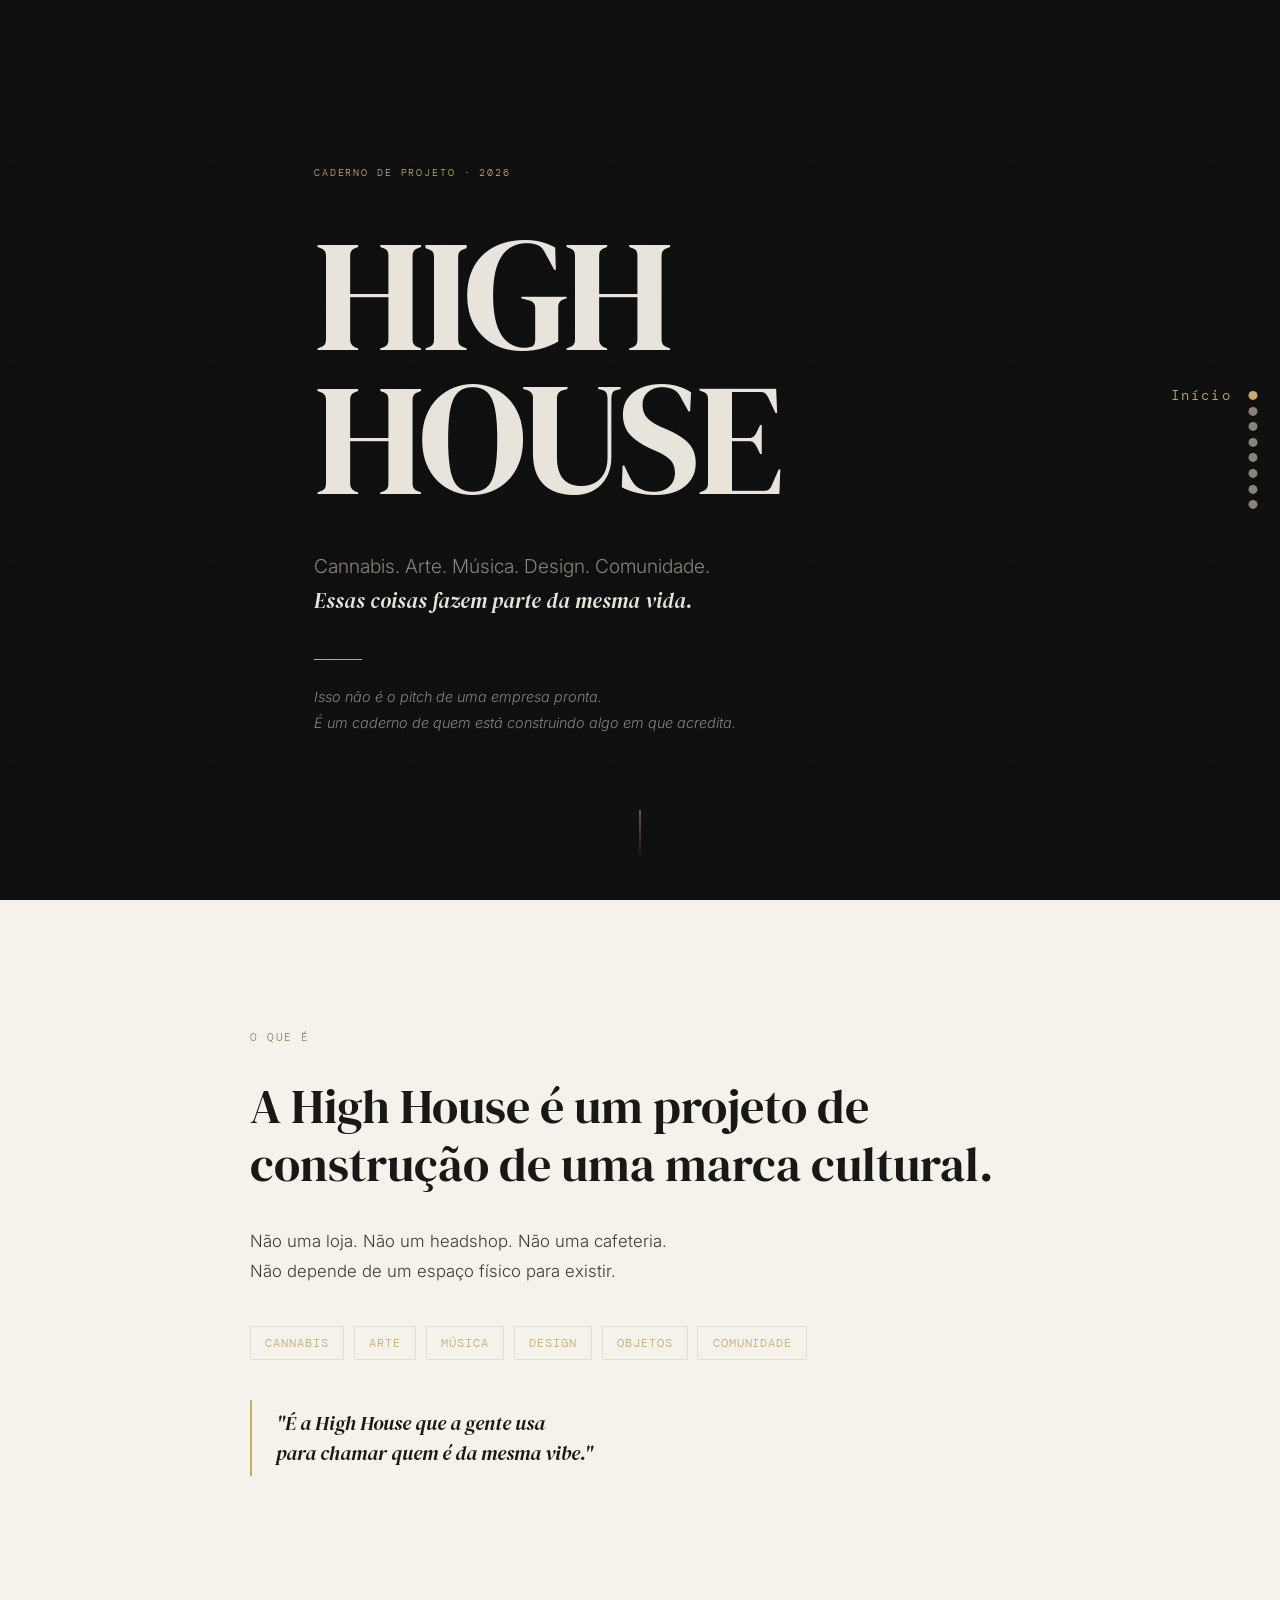
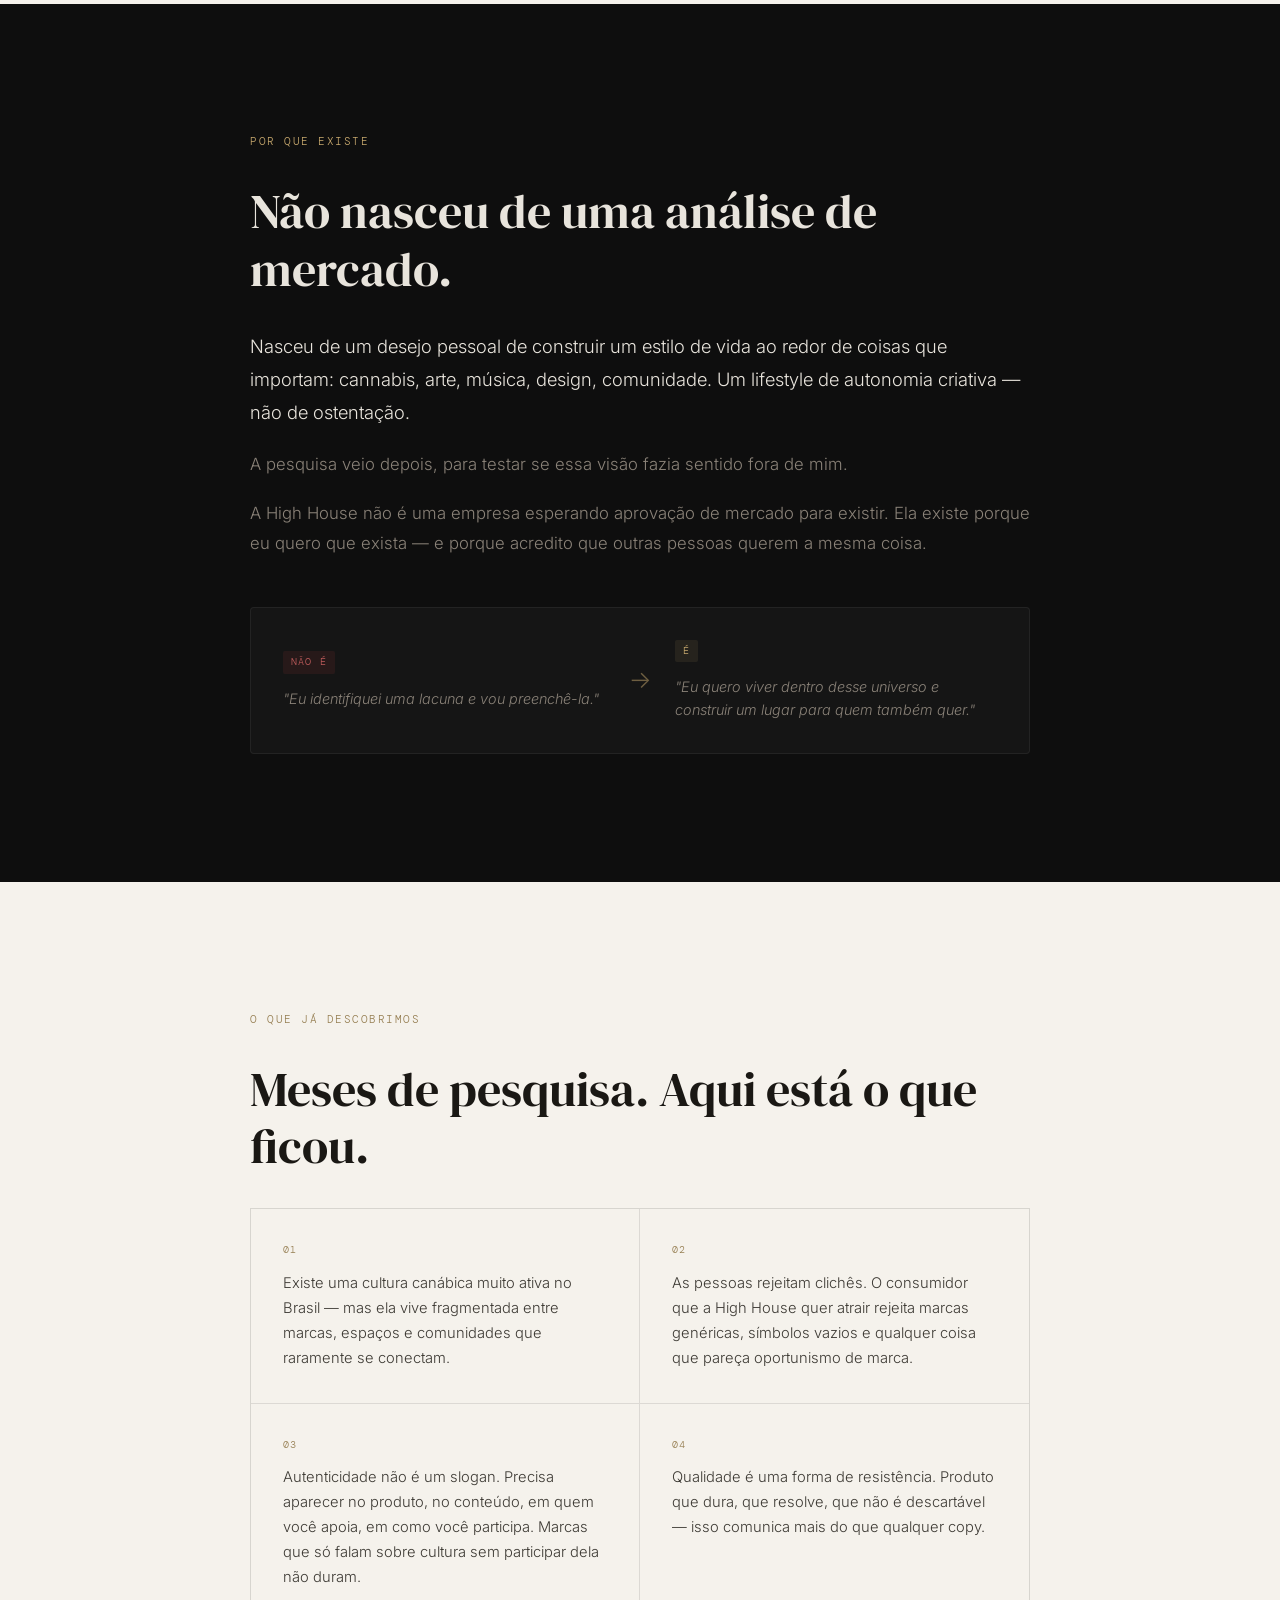
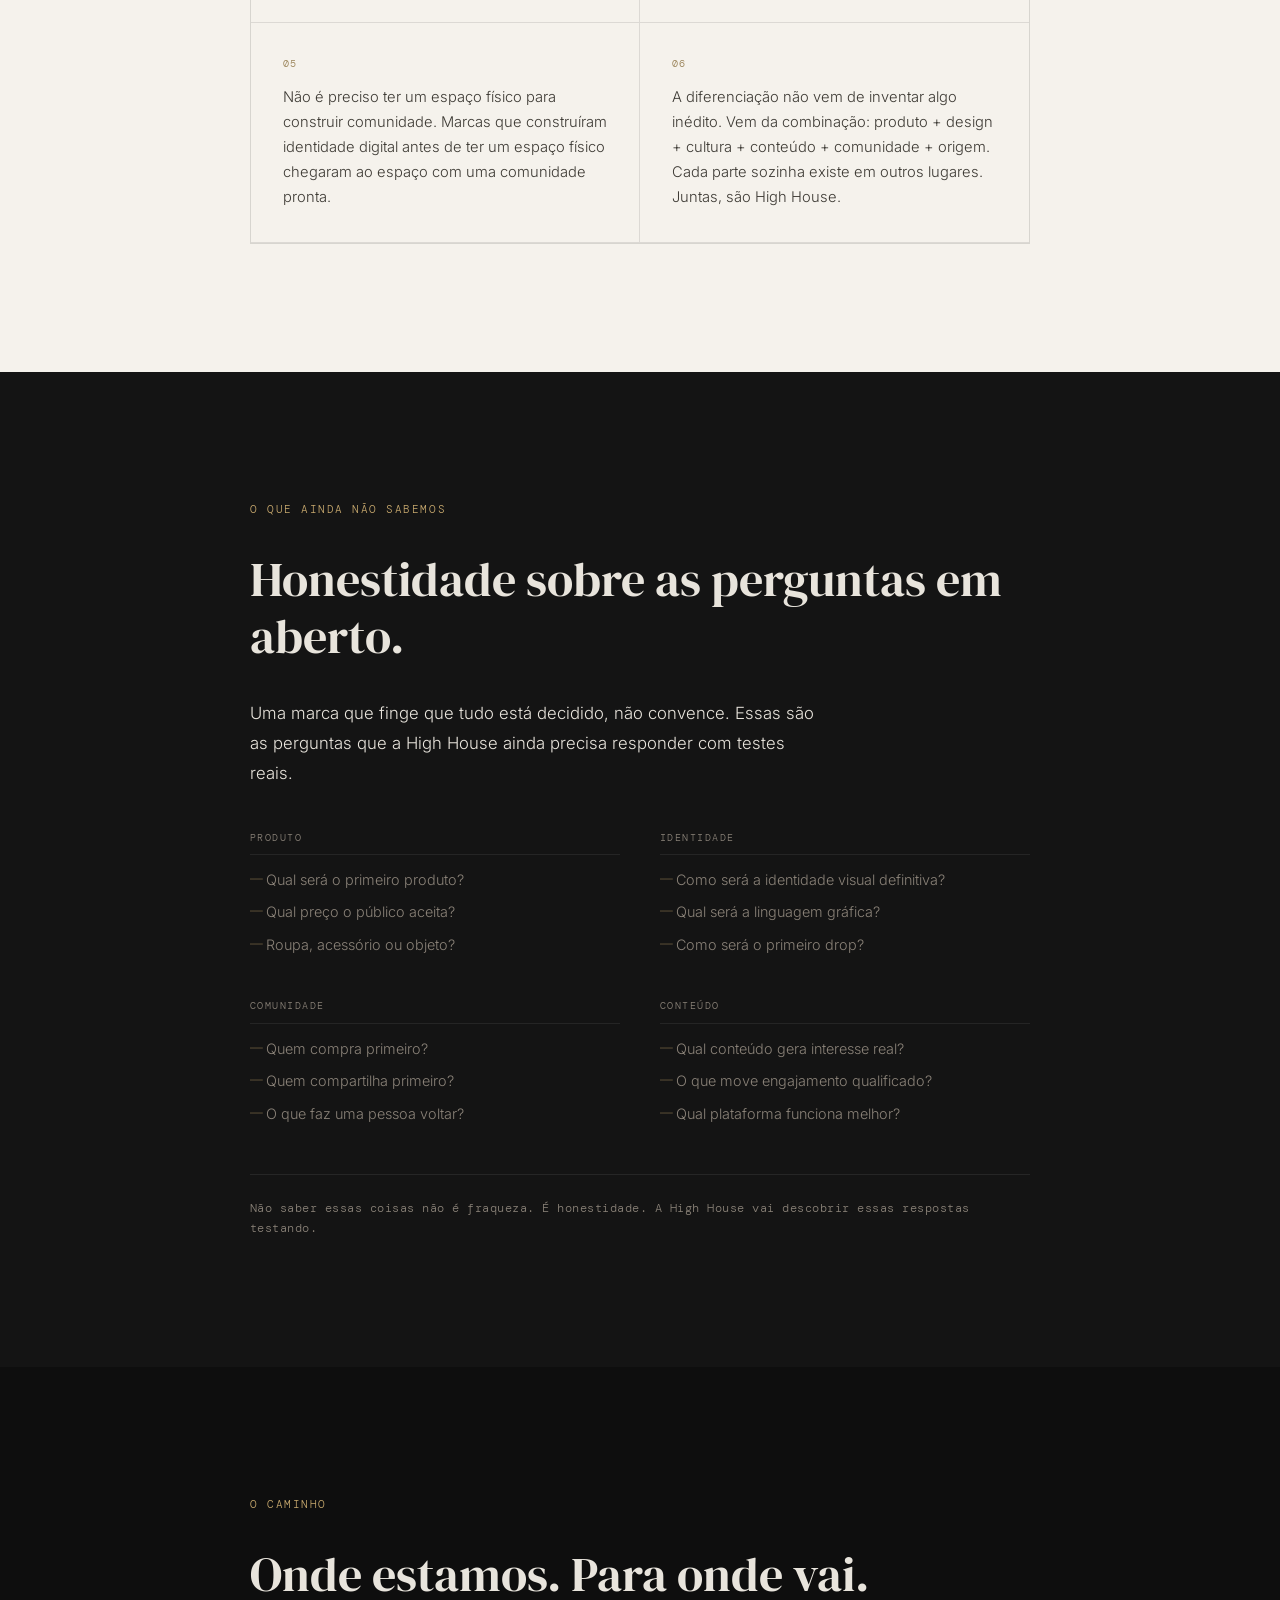
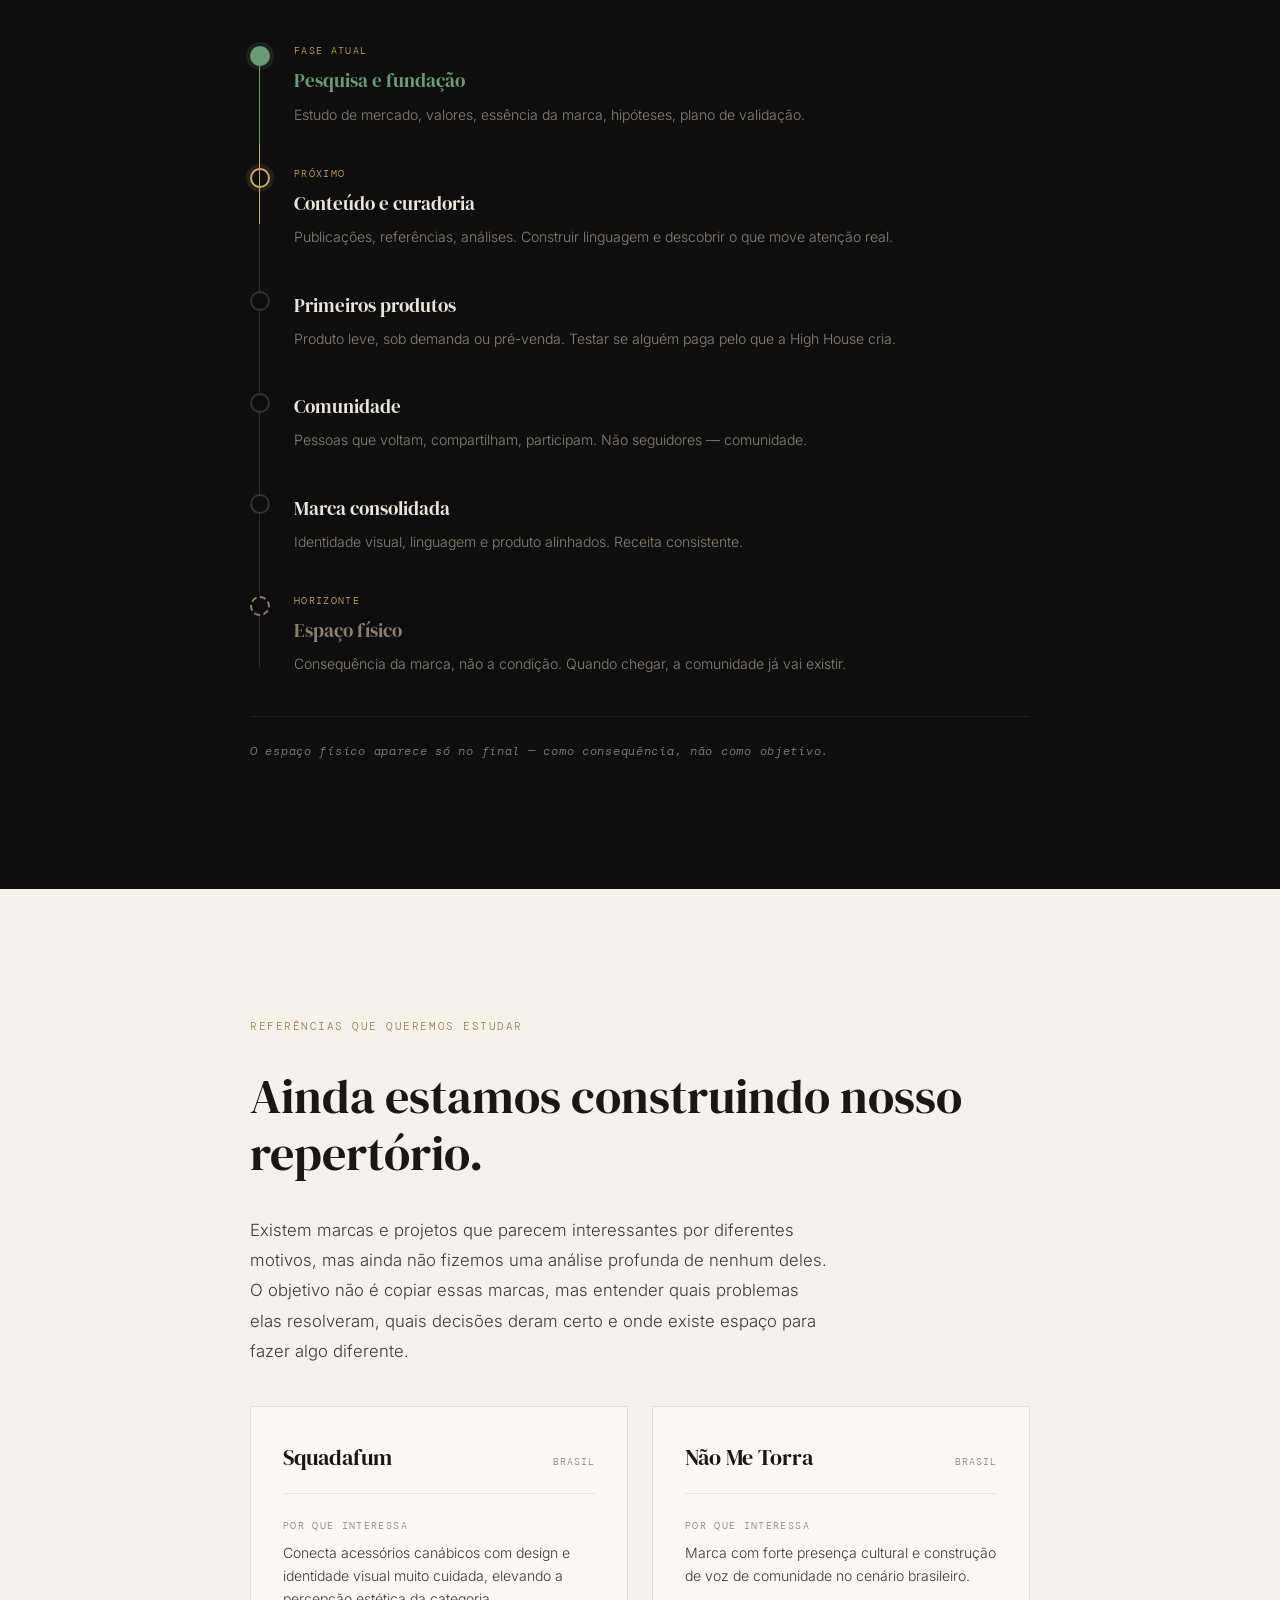
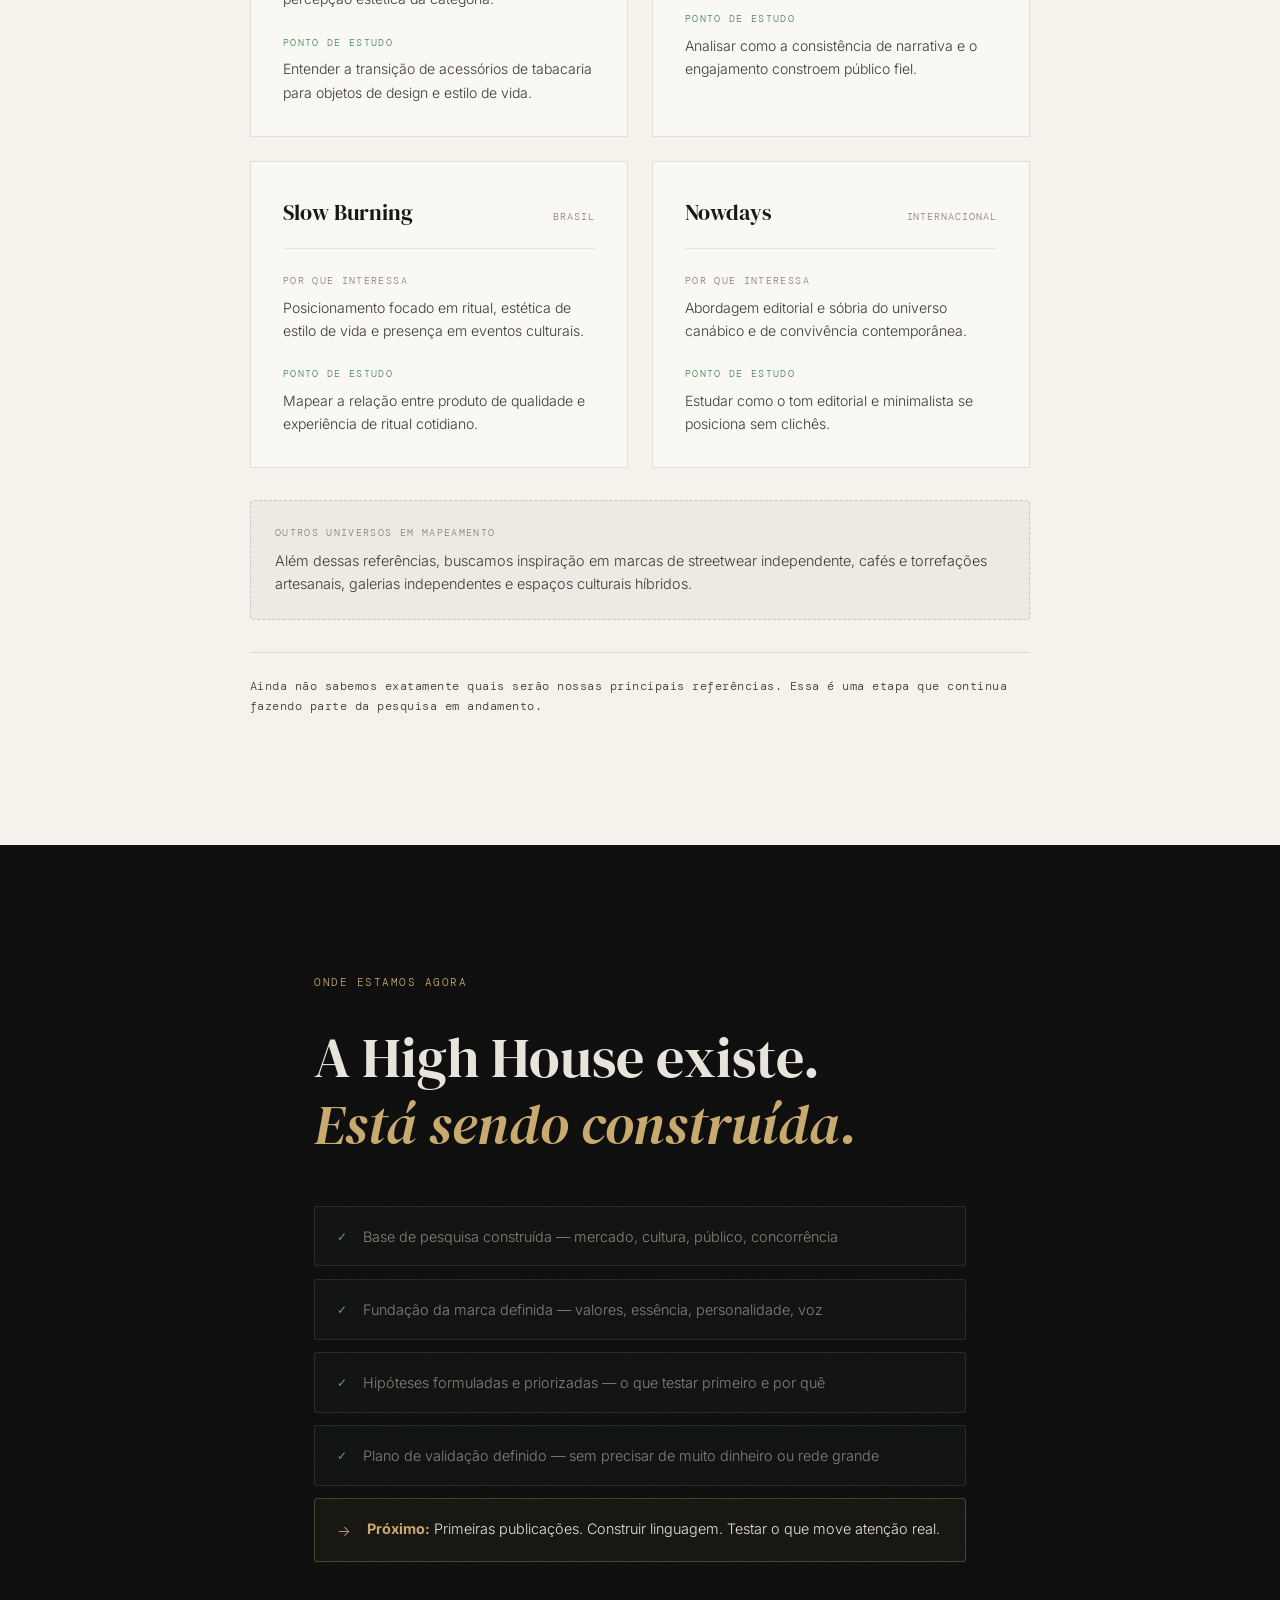
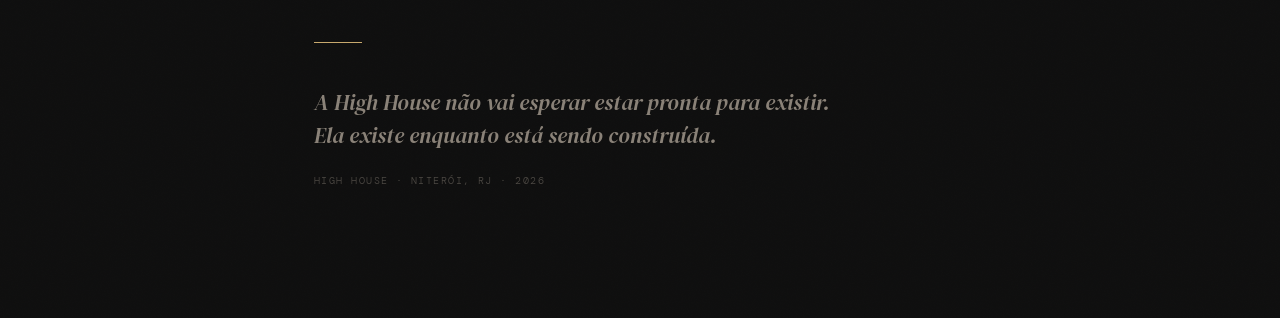
==== commit 853e6b1f: "fix(apresentacao-v2): reformula secao de referencias para manter a transparencia metodologica" ====
--- a/apresentacao-v2/index.html
+++ b/apresentacao-v2/index.html
@@ -325,21 +325,38 @@
 
 
     <!-- =====================================================
-         7. REFERÊNCIAS — O QUE APRENDEMOS
+         7. REFERÊNCIAS QUE QUEREMOS ESTUDAR
          ===================================================== -->
     <section id="referencias" class="section section--light">
       <div class="section__inner">
-        <span class="section__label reveal">O que aprendemos com quem já fez</span>
-
-        <h2 class="section__heading reveal" data-delay="1">
-          Referências não são moldes. São lições.
+        <span class="section__label reveal">Referências que queremos estudar</span>
+
+        <h2 class="section__heading reveal" data-delay="1">
+          Ainda estamos construindo nosso repertório.
         </h2>
 
         <p class="section__body reveal" data-delay="2">
-          A High House não quer copiar ninguém. Mas existem marcas que ensinaram coisas concretas sobre como construir cultura de verdade.
+          Existem marcas e projetos que parecem interessantes por diferentes motivos, mas ainda não fizemos uma análise profunda de nenhum deles. O objetivo não é copiar essas marcas, mas entender quais problemas elas resolveram, quais decisões deram certo e onde existe espaço para fazer algo diferente.
         </p>
 
         <div class="refs-grid reveal" data-delay="3">
+
+          <div class="ref-card">
+            <div class="ref-card__header">
+              <h3 class="ref-card__name">Squadafum</h3>
+              <span class="ref-card__origin">Brasil</span>
+            </div>
+
+            <div class="ref-card__section">
+              <span class="ref-card__label">Por que interessa</span>
+              <p>Conecta acessórios canábicos com design e identidade visual muito cuidada, elevando a percepção estética da categoria.</p>
+            </div>
+
+            <div class="ref-card__section">
+              <span class="ref-card__label ref-card__label--learned">Ponto de estudo</span>
+              <p>Entender a transição de acessórios de tabacaria para objetos de design e estilo de vida.</p>
+            </div>
+          </div>
 
           <div class="ref-card">
             <div class="ref-card__header">
@@ -348,47 +365,61 @@
             </div>
 
             <div class="ref-card__section">
-              <span class="ref-card__label">Quem é</span>
-              <p>Uma das marcas mais relevantes da cultura canábica brasileira. Construiu presença forte com conteúdo, humor e identidade própria antes de vender produto.</p>
-            </div>
-
-            <div class="ref-card__section">
-              <span class="ref-card__label ref-card__label--learned">O que aprendemos</span>
-              <p>É possível construir uma comunidade fiel antes de ter um catálogo grande. Conteúdo consistente com voz própria cria reconhecimento que nenhum anúncio compra.</p>
-            </div>
-
-            <div class="ref-card__section">
-              <span class="ref-card__label ref-card__label--not">O que não queremos copiar</span>
-              <p>O humor como centro da identidade. A High House tem um tom mais sóbrio, mais editorial — menos meme, mais curadoria.</p>
+              <span class="ref-card__label">Por que interessa</span>
+              <p>Marca com forte presença cultural e construção de voz de comunidade no cenário brasileiro.</p>
+            </div>
+
+            <div class="ref-card__section">
+              <span class="ref-card__label ref-card__label--learned">Ponto de estudo</span>
+              <p>Analisar como a consistência de narrativa e o engajamento constroem público fiel.</p>
             </div>
           </div>
 
           <div class="ref-card">
             <div class="ref-card__header">
-              <h3 class="ref-card__name">Squadafum</h3>
+              <h3 class="ref-card__name">Slow Burning</h3>
               <span class="ref-card__origin">Brasil</span>
             </div>
 
             <div class="ref-card__section">
-              <span class="ref-card__label">Quem é</span>
-              <p>Marca que conecta acessórios canábicos premium com design e identidade visual cuidada. Produto de qualidade com estética que não grita "headshop".</p>
-            </div>
-
-            <div class="ref-card__section">
-              <span class="ref-card__label ref-card__label--learned">O que aprendemos</span>
-              <p>Produto excelente não basta. A marca precisa participar da cultura. Qualidade de design pode elevar a percepção de uma categoria inteira.</p>
-            </div>
-
-            <div class="ref-card__section">
-              <span class="ref-card__label ref-card__label--not">O que não queremos copiar</span>
-              <p>A especialização em uma única categoria. A High House quer conectar universos, não só vender um tipo de produto — mesmo que muito bem feito.</p>
-            </div>
-          </div>
-
-        </div>
-
-        <p class="section__note reveal" data-delay="4">
-          A High House aprende com essas marcas, mas não quer se tornar nenhuma delas.
+              <span class="ref-card__label">Por que interessa</span>
+              <p>Posicionamento focado em ritual, estética de estilo de vida e presença em eventos culturais.</p>
+            </div>
+
+            <div class="ref-card__section">
+              <span class="ref-card__label ref-card__label--learned">Ponto de estudo</span>
+              <p>Mapear a relação entre produto de qualidade e experiência de ritual cotidiano.</p>
+            </div>
+          </div>
+
+          <div class="ref-card">
+            <div class="ref-card__header">
+              <h3 class="ref-card__name">Nowdays</h3>
+              <span class="ref-card__origin">Internacional</span>
+            </div>
+
+            <div class="ref-card__section">
+              <span class="ref-card__label">Por que interessa</span>
+              <p>Abordagem editorial e sóbria do universo canábico e de convivência contemporânea.</p>
+            </div>
+
+            <div class="ref-card__section">
+              <span class="ref-card__label ref-card__label--learned">Ponto de estudo</span>
+              <p>Estudar como o tom editorial e minimalista se posiciona sem clichês.</p>
+            </div>
+          </div>
+
+        </div>
+
+        <div class="ref-extra-universes reveal" data-delay="4" style="margin-top: 2rem; padding: 1.5rem; background: rgba(0,0,0,0.03); border: 1px dashed rgba(0,0,0,0.15); border-radius: 4px;">
+          <span class="ref-card__label" style="margin-bottom: 0.5rem; display: block;">Outros universos em mapeamento</span>
+          <p style="font-size: 0.9rem; line-height: 1.6; color: var(--color-text-light2);">
+            Além dessas referências, buscamos inspiração em marcas de streetwear independente, cafés e torrefações artesanais, galerias independentes e espaços culturais híbridos.
+          </p>
+        </div>
+
+        <p class="section__note reveal" data-delay="4" style="margin-top: 2rem;">
+          Ainda não sabemos exatamente quais serão nossas principais referências. Essa é uma etapa que continua fazendo parte da pesquisa em andamento.
         </p>
       </div>
     </section>
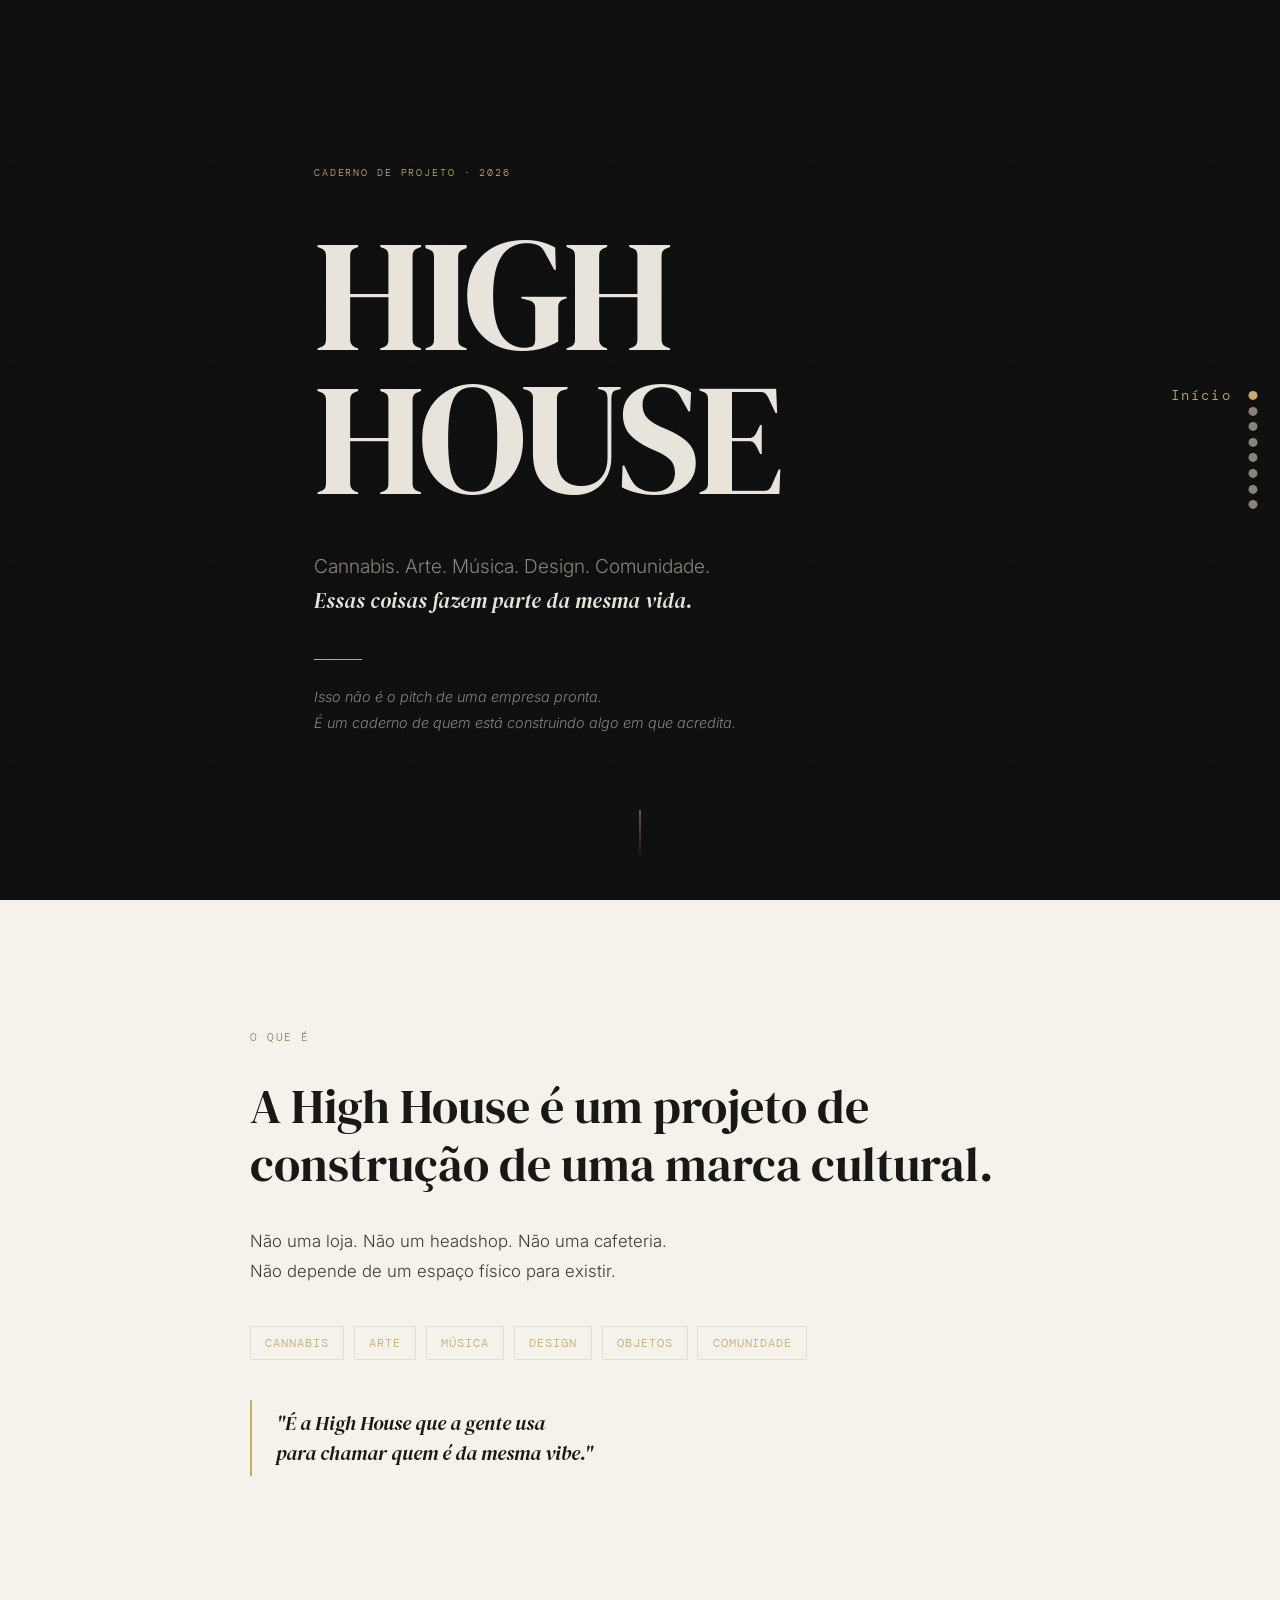
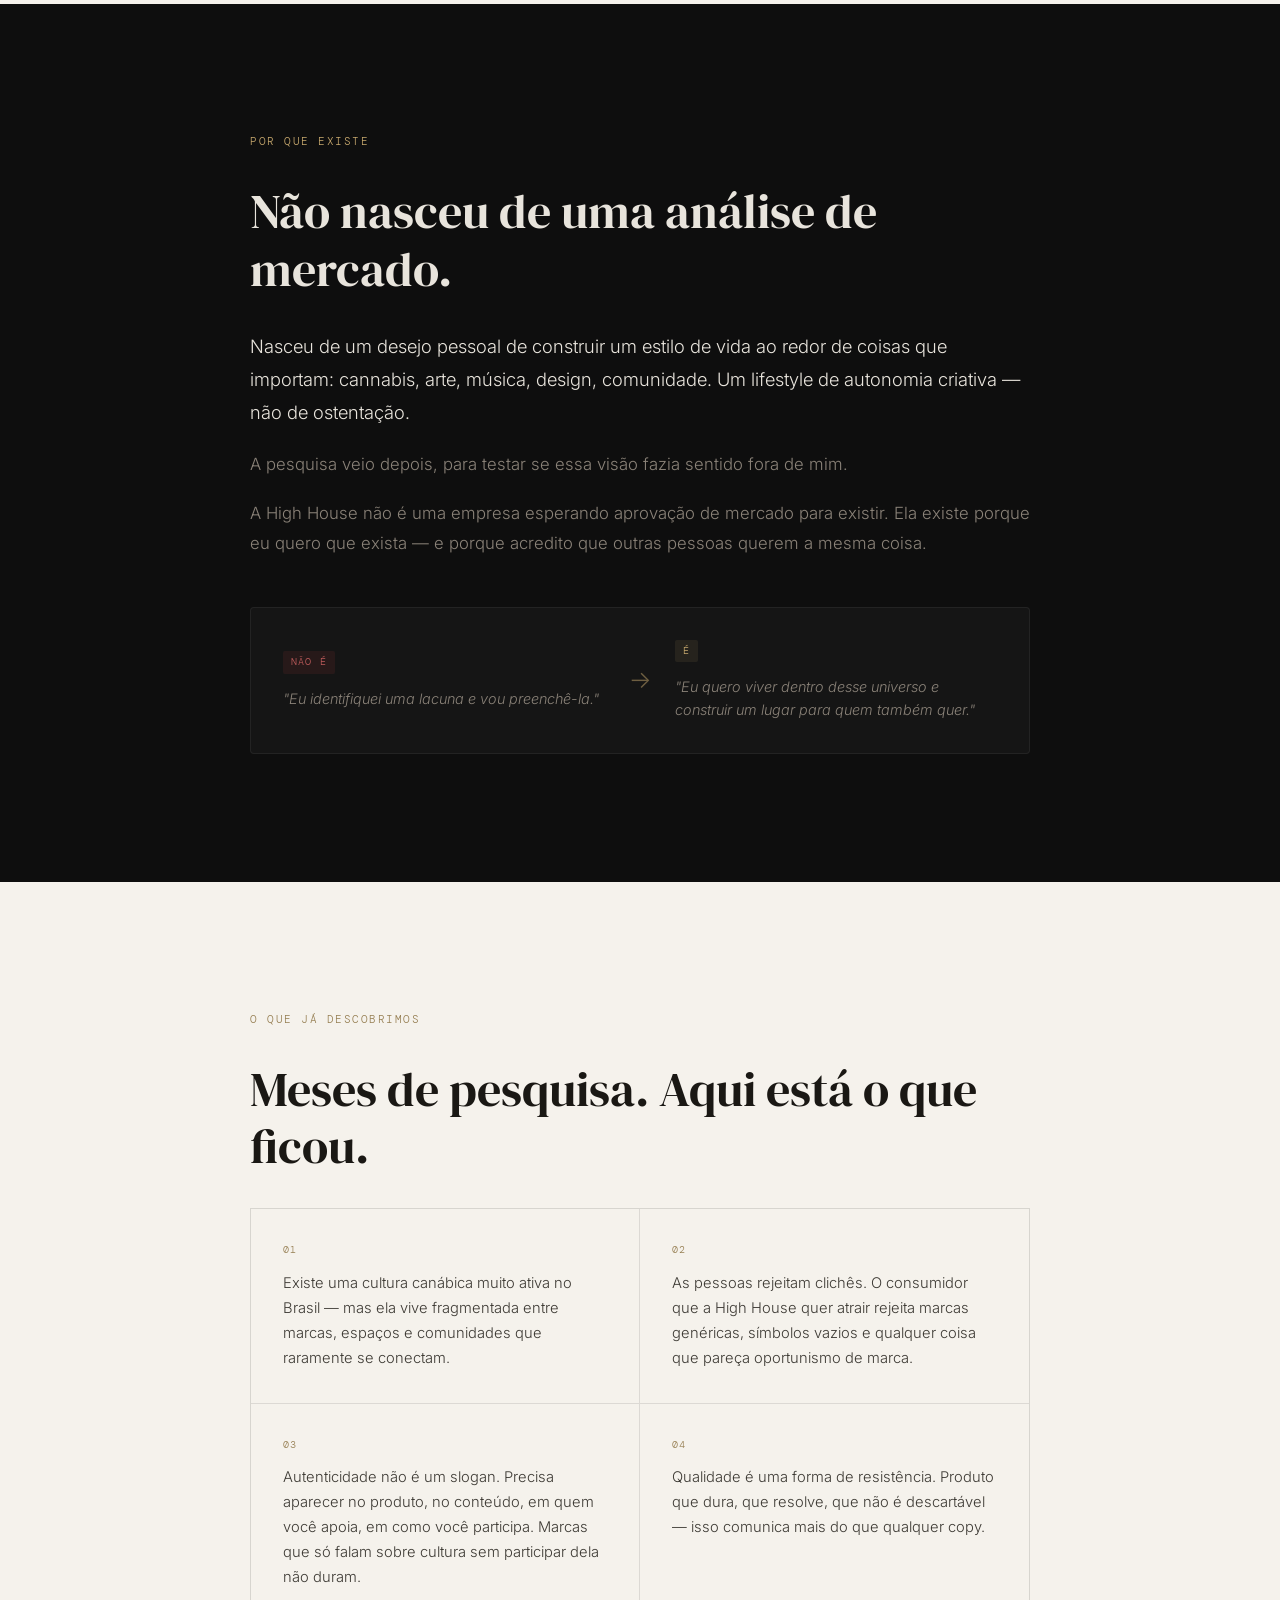
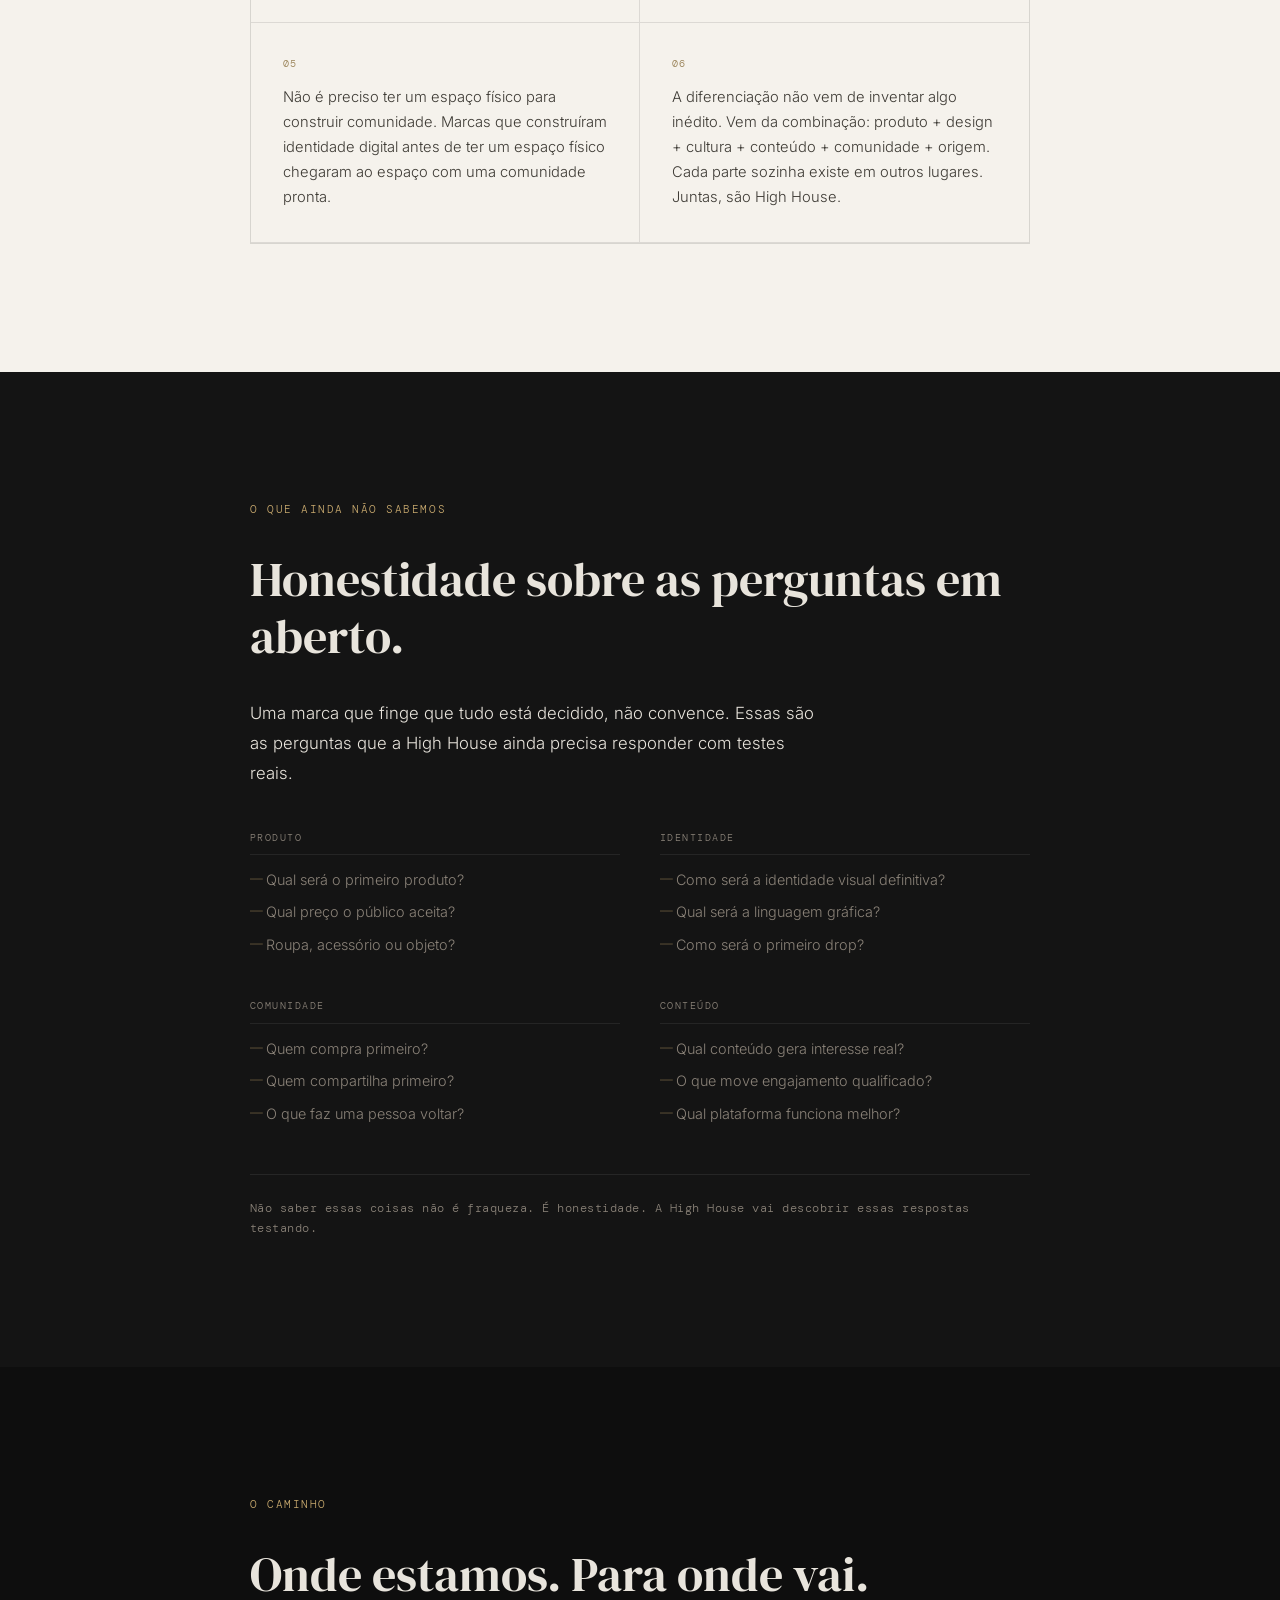
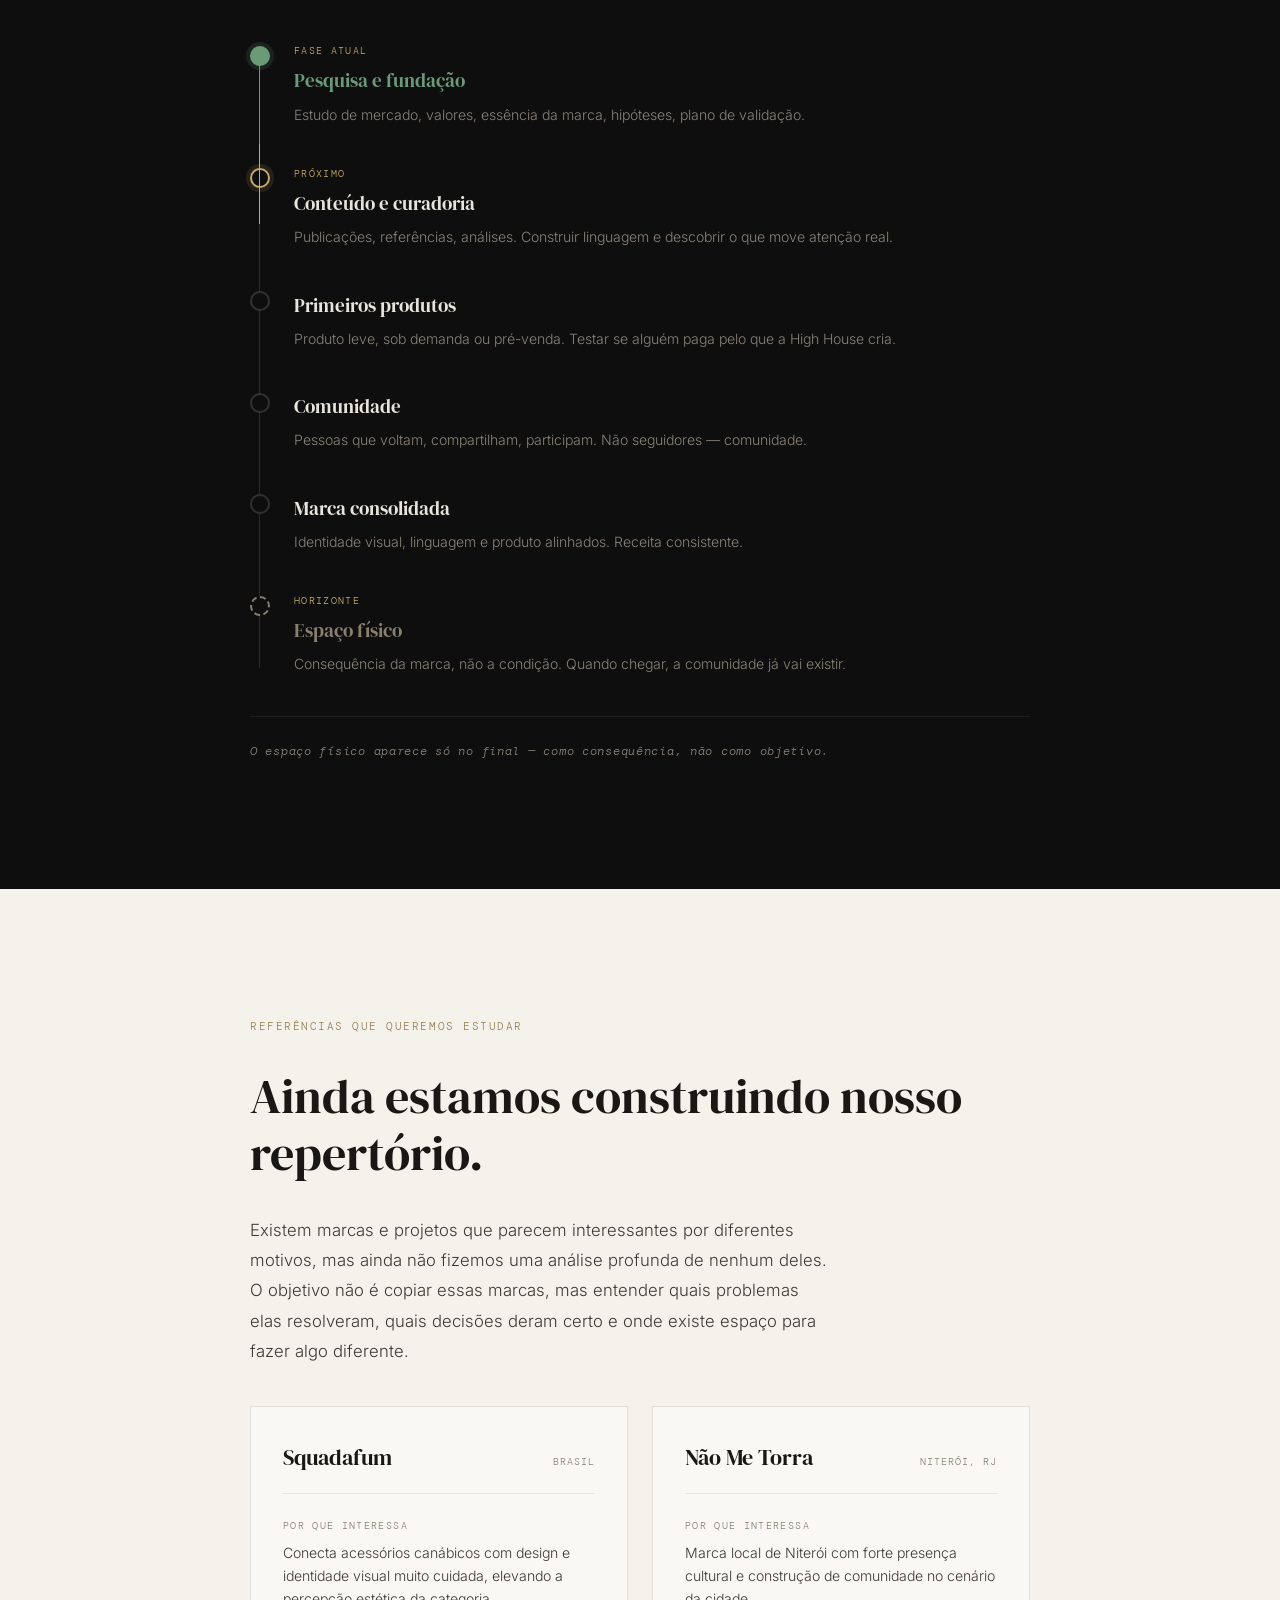
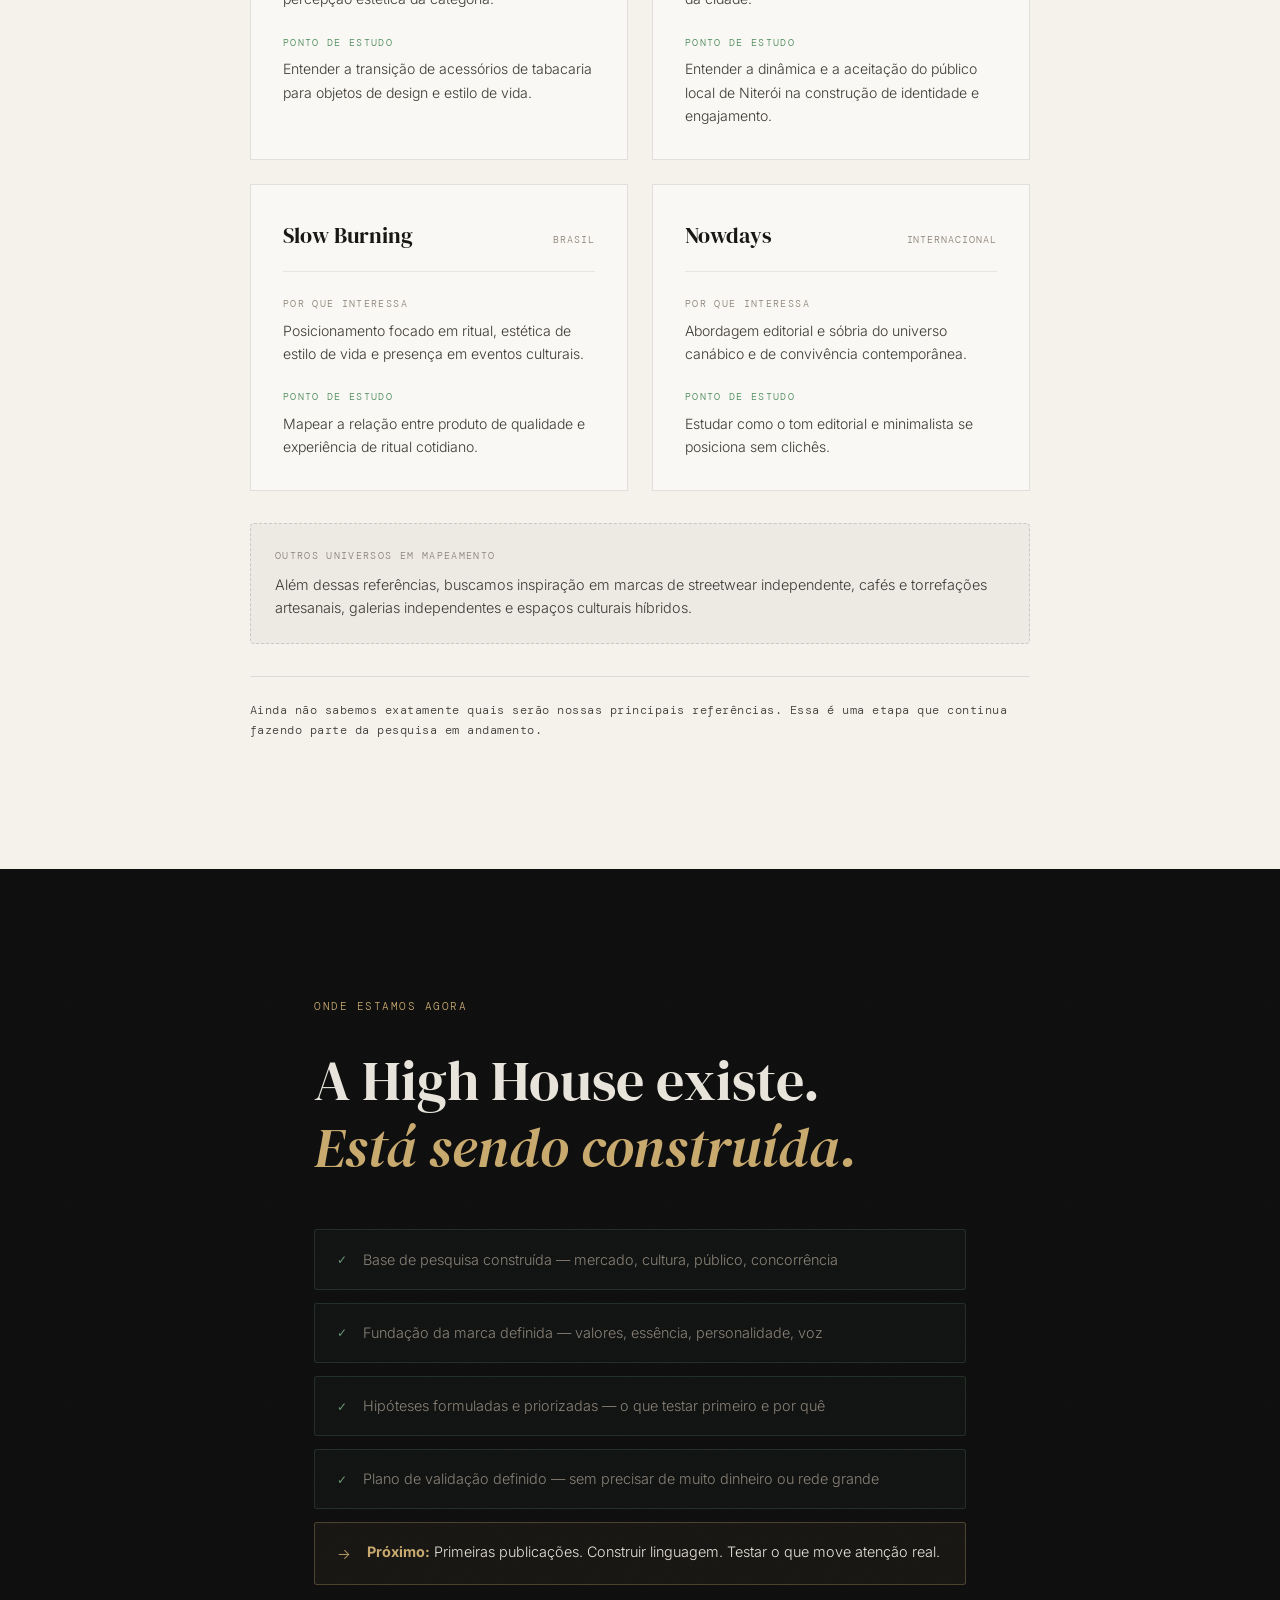
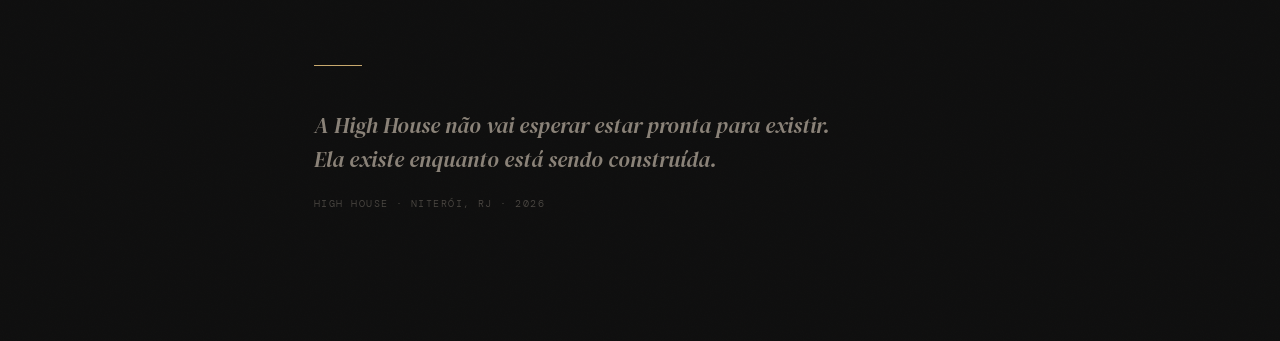
==== commit 21184128: "fix(apresentacao-v2): ajusta origem da referencia Nao Me Torra para Niteroi, RJ" ====
--- a/apresentacao-v2/index.html
+++ b/apresentacao-v2/index.html
@@ -361,17 +361,17 @@
           <div class="ref-card">
             <div class="ref-card__header">
               <h3 class="ref-card__name">Não Me Torra</h3>
-              <span class="ref-card__origin">Brasil</span>
+              <span class="ref-card__origin">Niterói, RJ</span>
             </div>
 
             <div class="ref-card__section">
               <span class="ref-card__label">Por que interessa</span>
-              <p>Marca com forte presença cultural e construção de voz de comunidade no cenário brasileiro.</p>
+              <p>Marca local de Niterói com forte presença cultural e construção de comunidade no cenário da cidade.</p>
             </div>
 
             <div class="ref-card__section">
               <span class="ref-card__label ref-card__label--learned">Ponto de estudo</span>
-              <p>Analisar como a consistência de narrativa e o engajamento constroem público fiel.</p>
+              <p>Entender a dinâmica e a aceitação do público local de Niterói na construção de identidade e engajamento.</p>
             </div>
           </div>
 
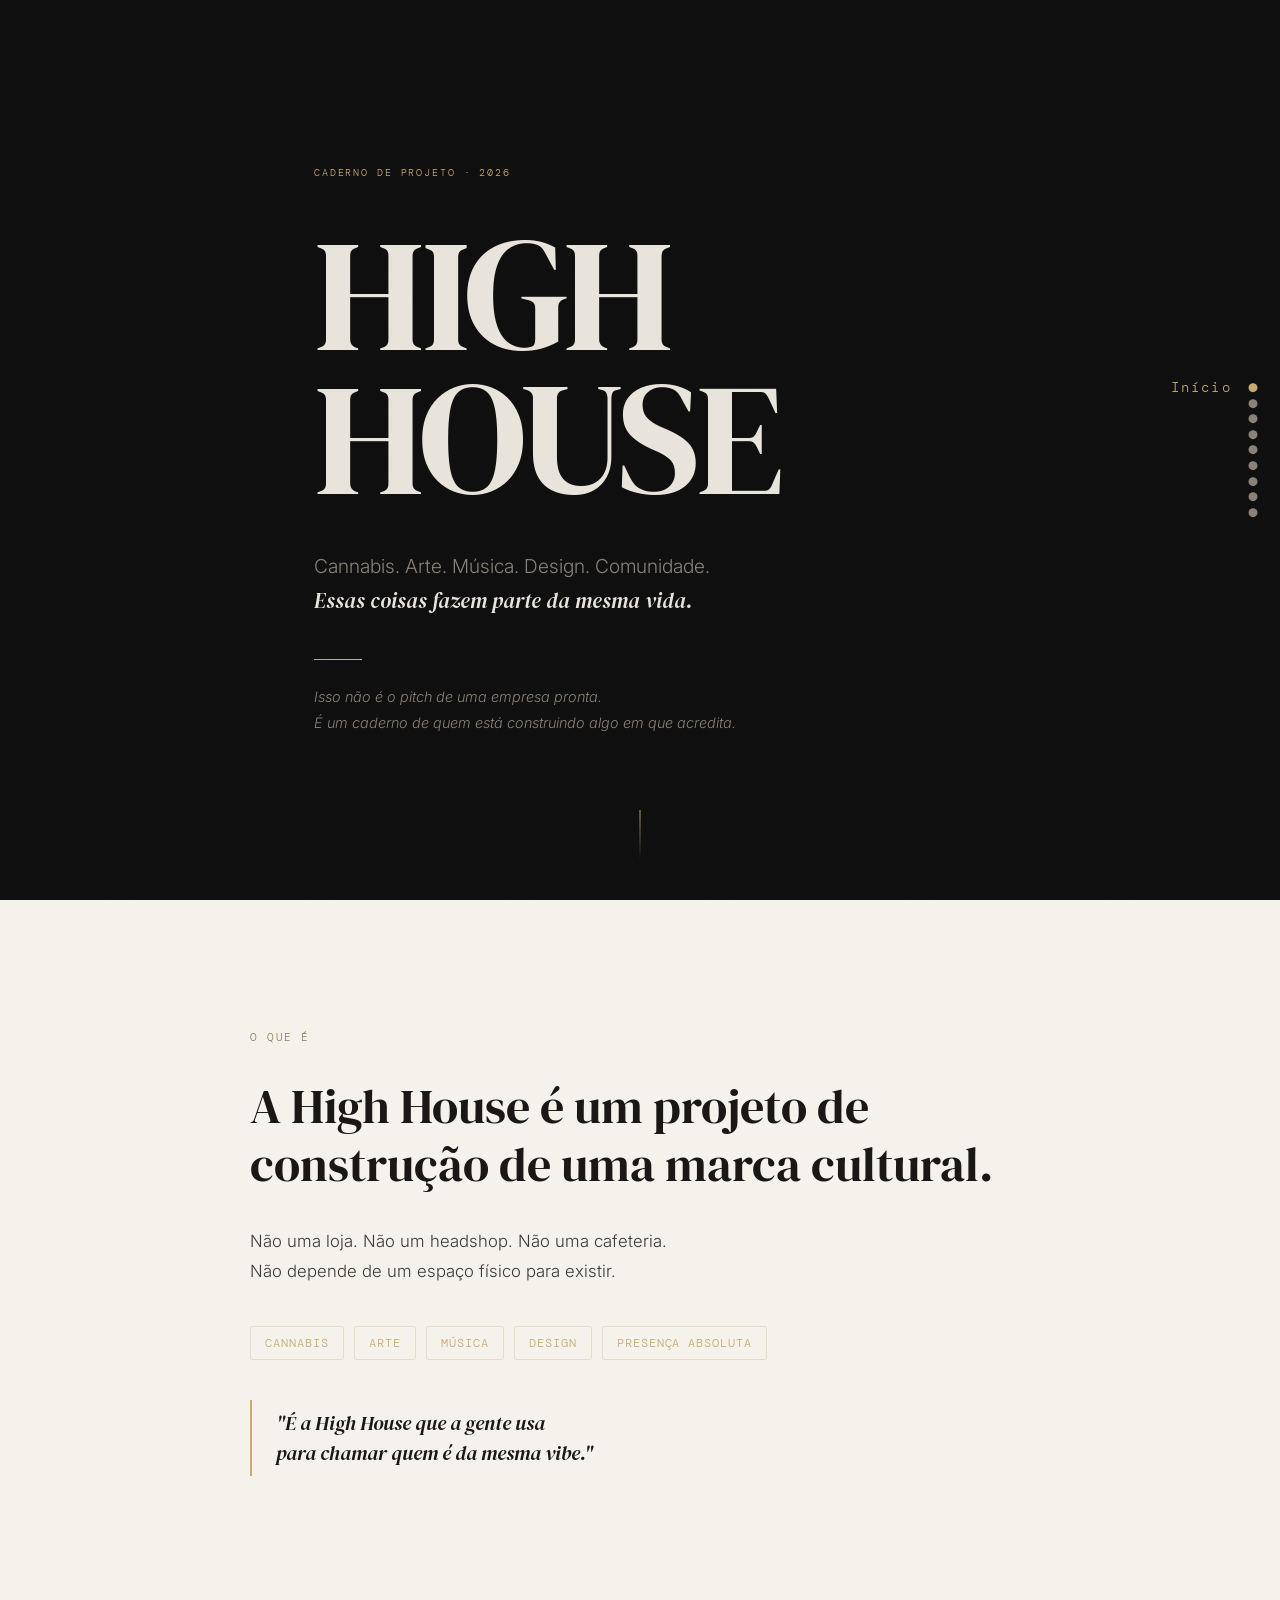
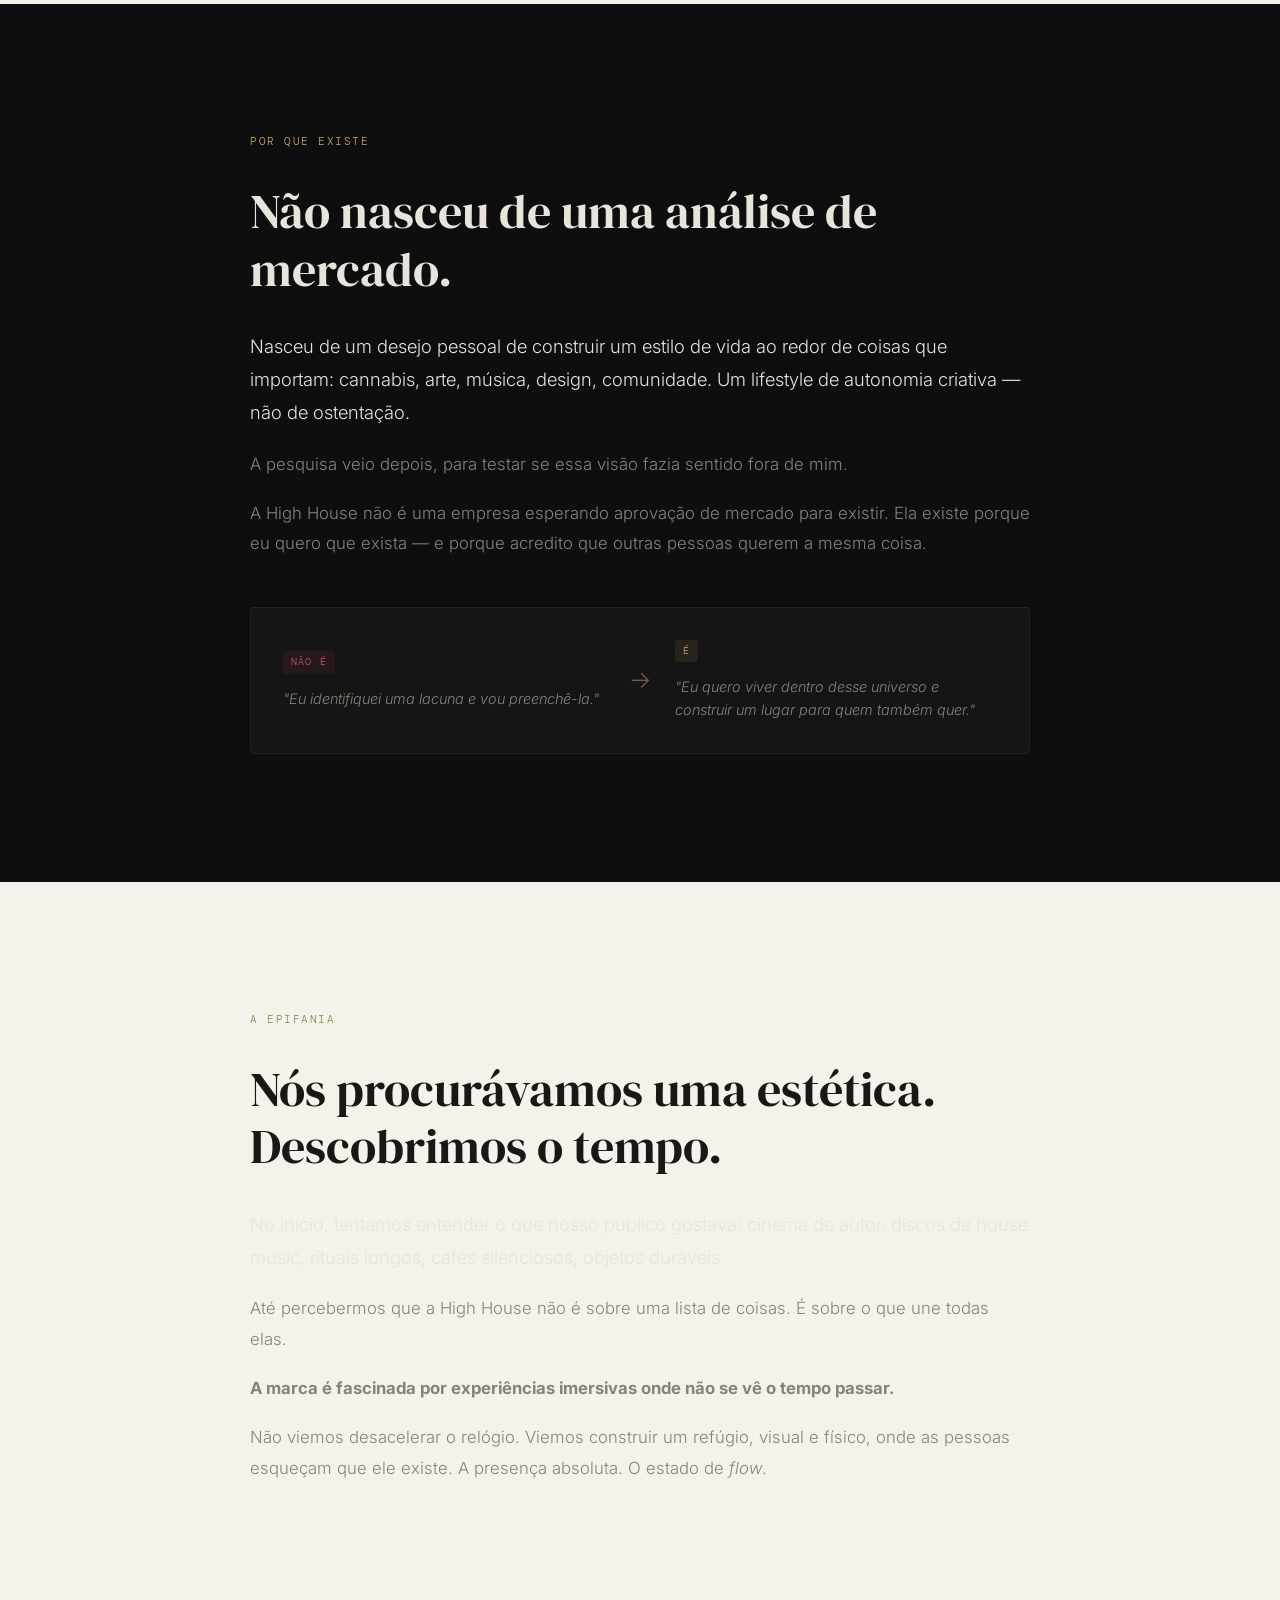
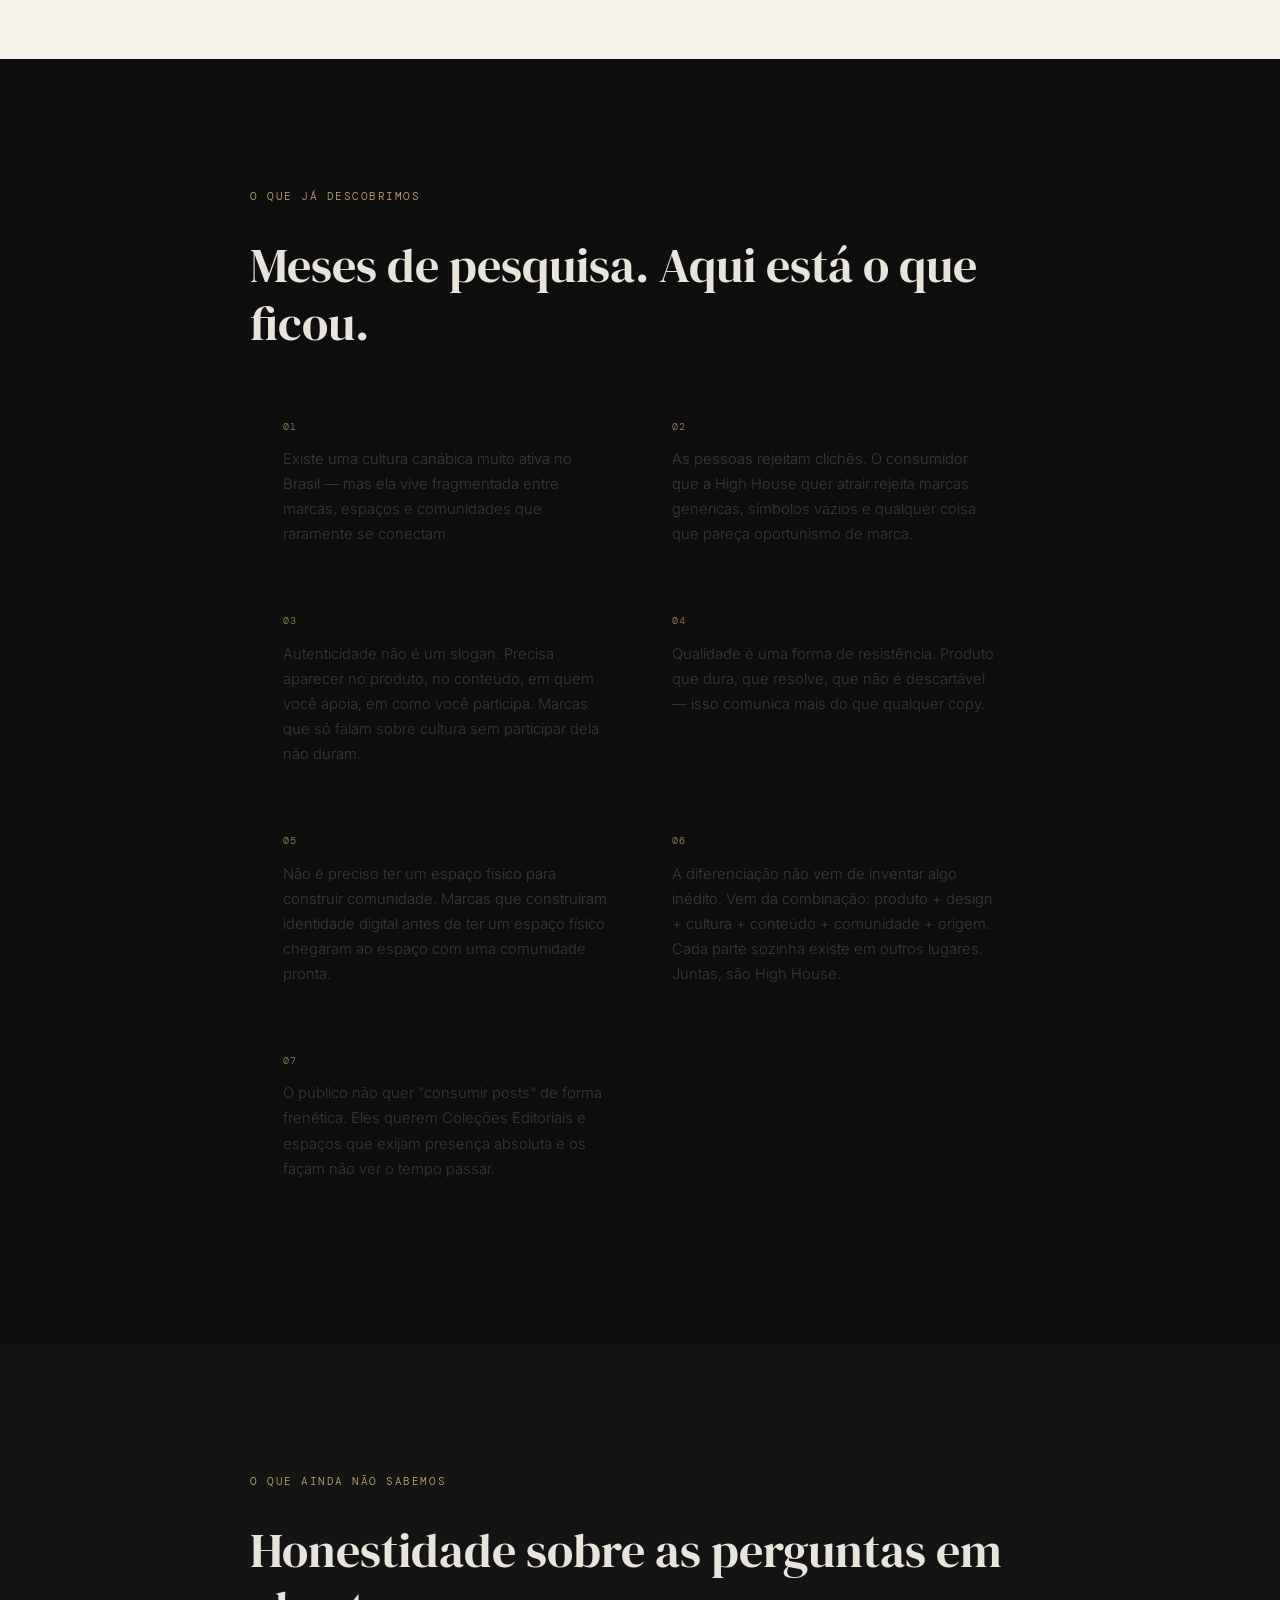
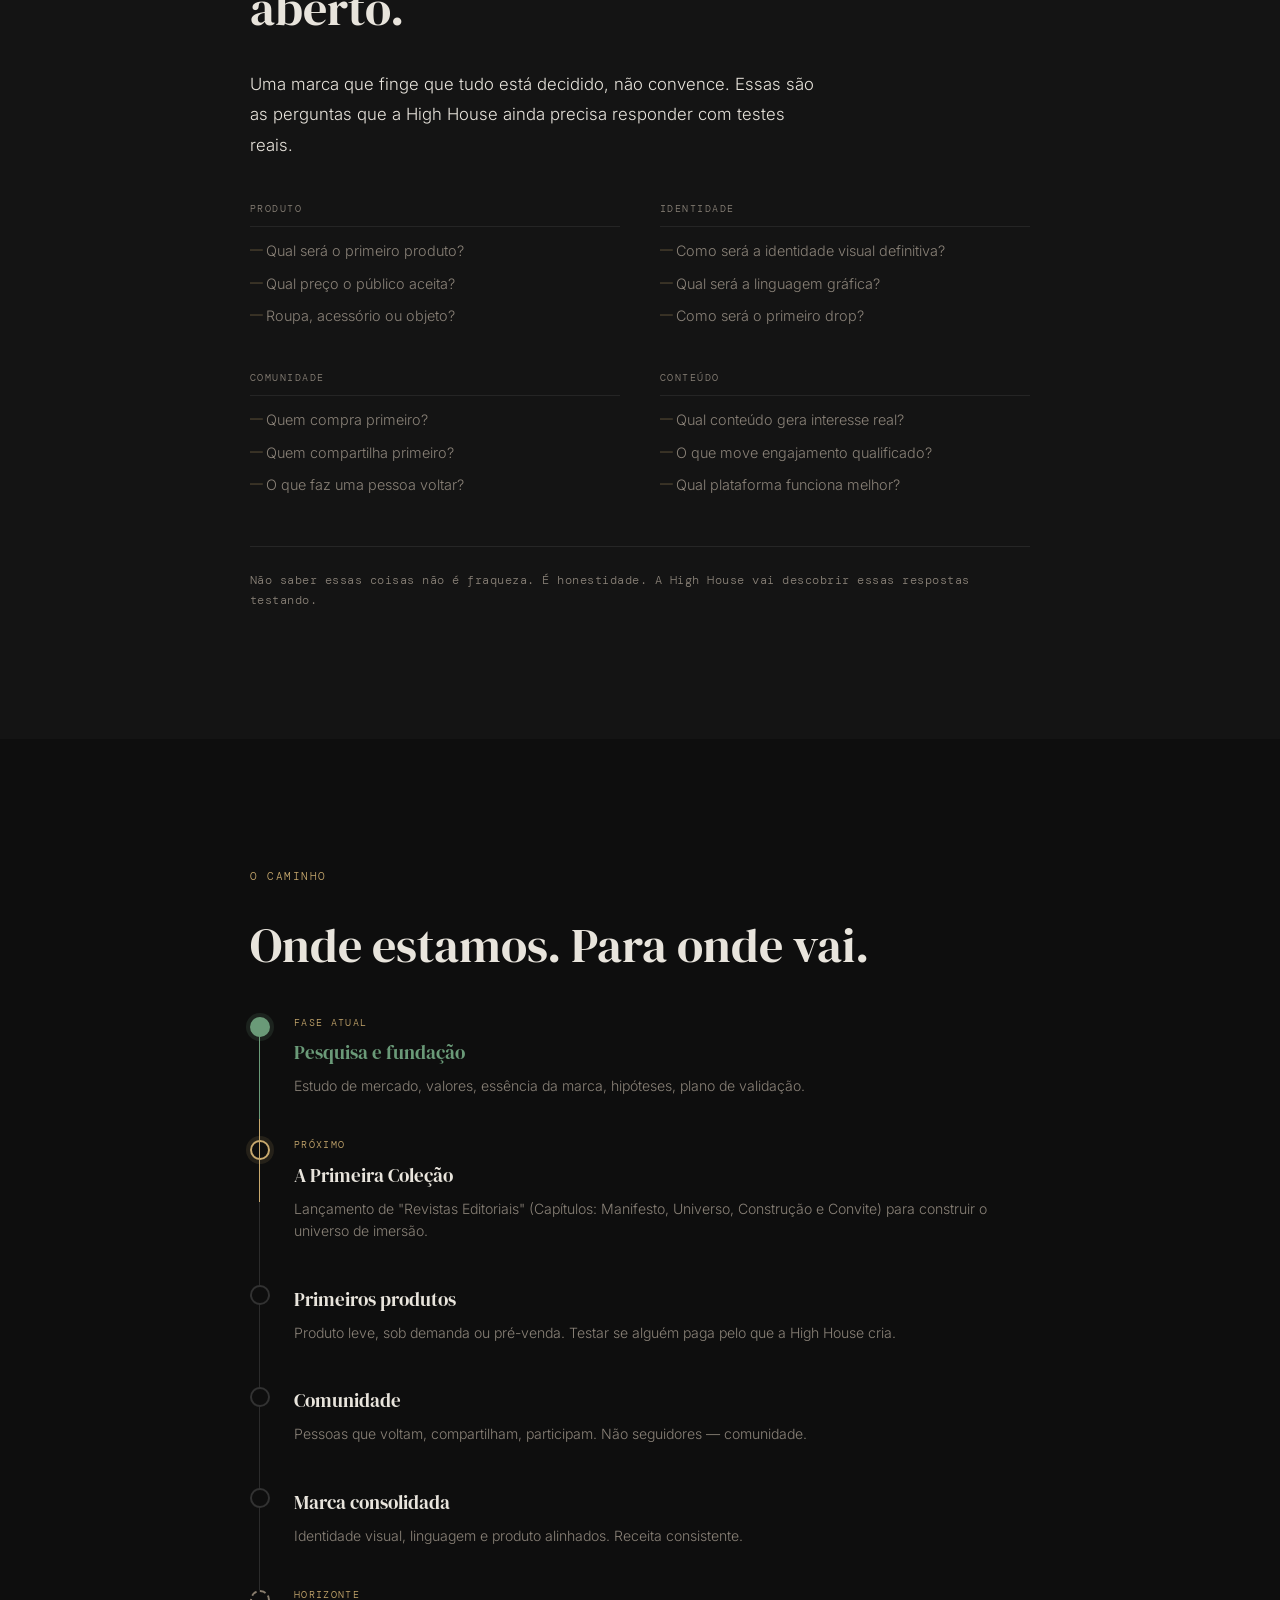
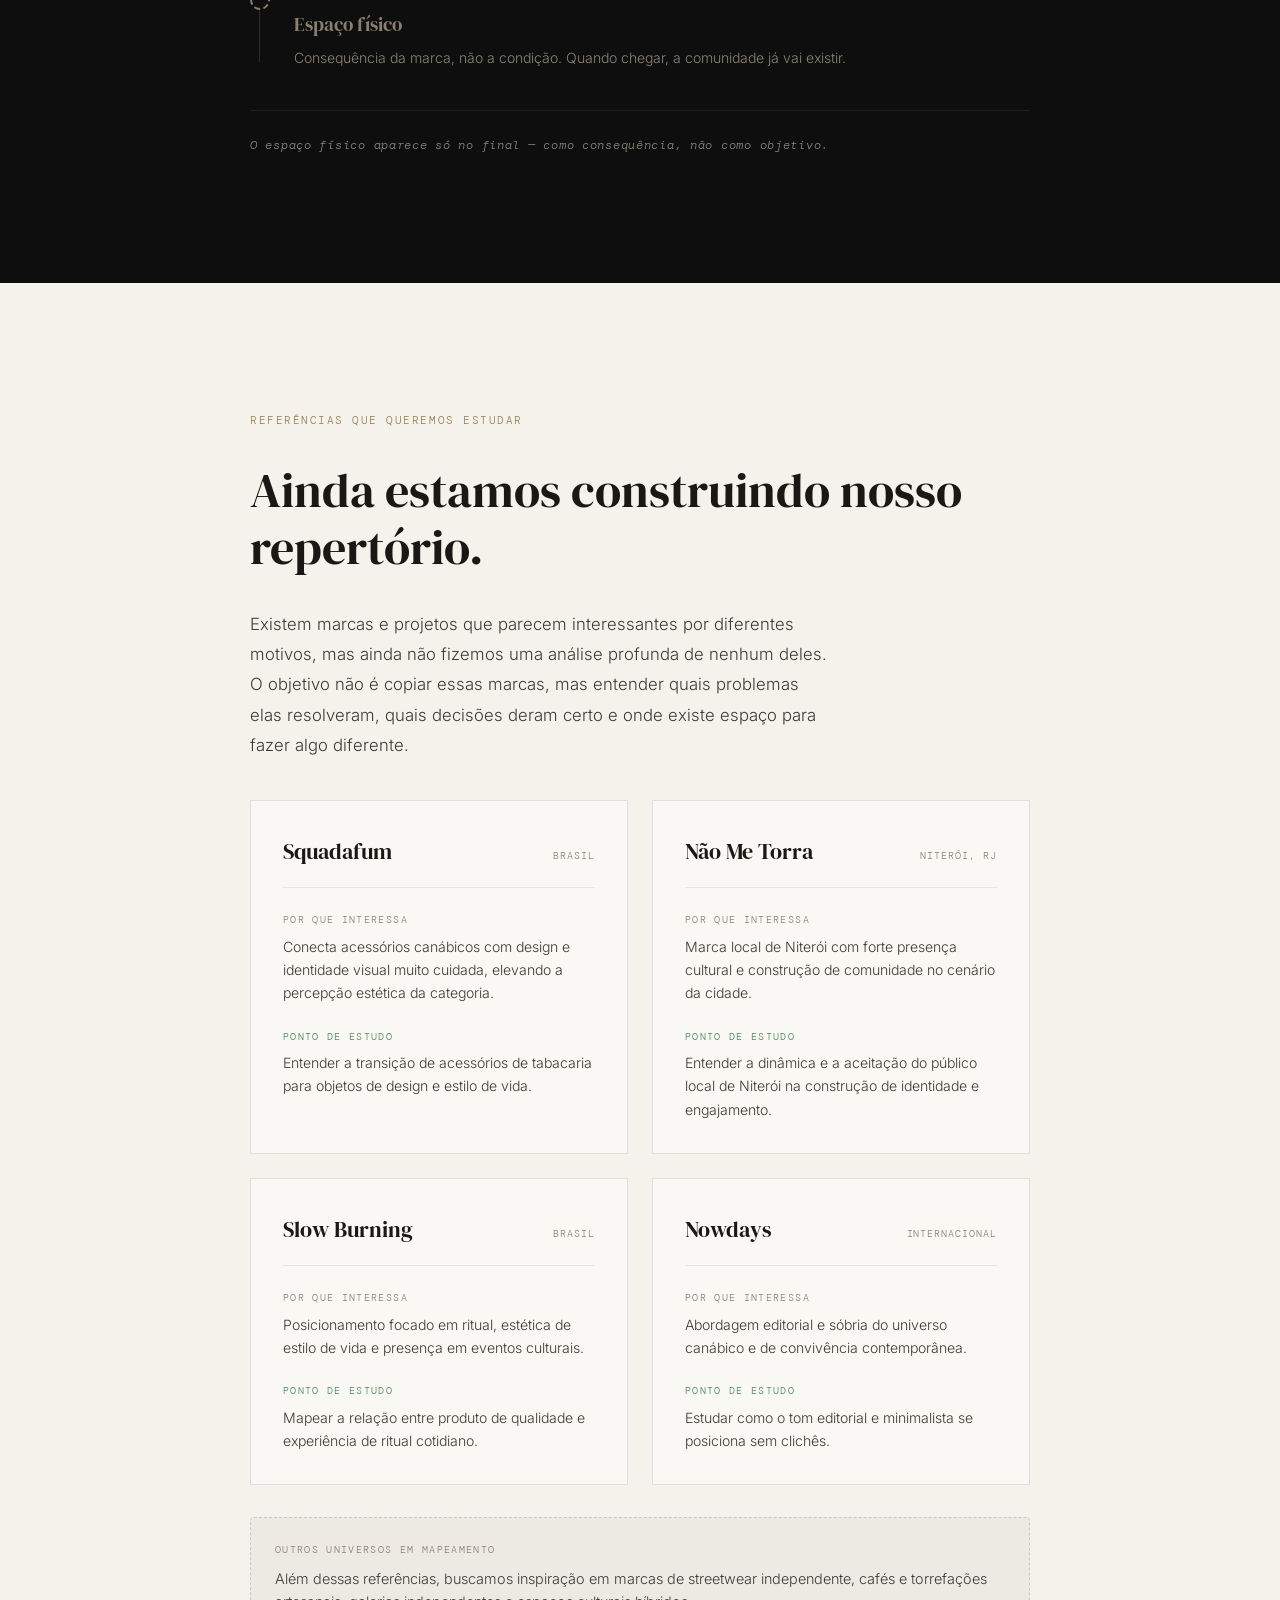
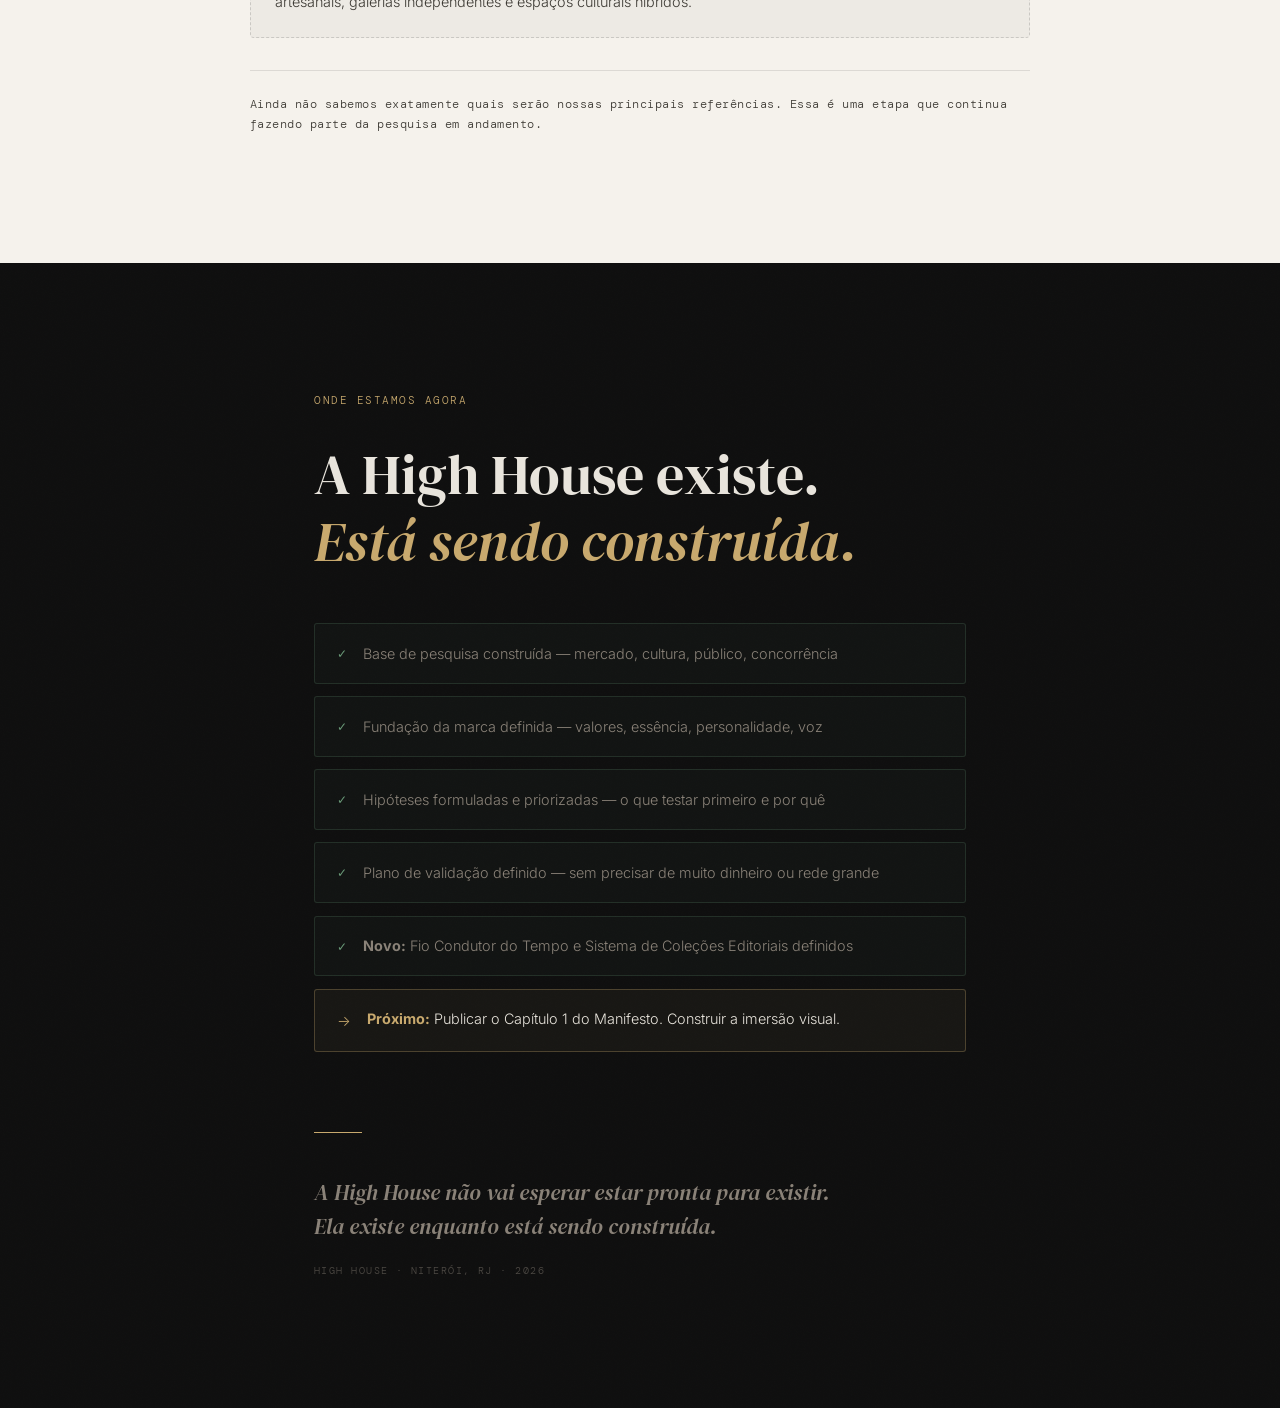
==== commit 0e684a73: "feat: atualiza apresentacao-v2 com secao Fio Condutor sobre imersao e tempo" ====
--- a/apresentacao-v2/index.html
+++ b/apresentacao-v2/index.html
@@ -19,6 +19,7 @@
     <a href="#abertura"   class="side-nav__item is-active" data-label="Início"        title="Início"></a>
     <a href="#o-que-e"    class="side-nav__item"           data-label="O que é"       title="O que é"></a>
     <a href="#por-que"    class="side-nav__item"           data-label="Por que existe" title="Por que existe"></a>
+    <a href="#fio-condutor" class="side-nav__item"         data-label="O Fio Condutor" title="O Fio Condutor"></a>
     <a href="#sabemos"    class="side-nav__item"           data-label="O que sabemos" title="O que sabemos"></a>
     <a href="#nao-sabemos" class="side-nav__item"          data-label="O que não sabemos" title="O que não sabemos"></a>
     <a href="#caminho"    class="side-nav__item"           data-label="O caminho"     title="O caminho"></a>
@@ -82,8 +83,7 @@
           <span class="tag">arte</span>
           <span class="tag">música</span>
           <span class="tag">design</span>
-          <span class="tag">objetos</span>
-          <span class="tag">comunidade</span>
+          <span class="tag">presença absoluta</span>
         </div>
 
         <blockquote class="pull-quote reveal" data-delay="4">
@@ -132,9 +132,38 @@
 
 
     <!-- =====================================================
+         3.5 O FIO CONDUTOR (A DESCOBERTA)
+         ===================================================== -->
+    <section id="fio-condutor" class="section section--light">
+      <div class="section__inner">
+        <span class="section__label reveal" style="color: var(--color-accent)">A Epifania</span>
+
+        <h2 class="section__heading reveal" data-delay="1">
+          Nós procurávamos uma estética. Descobrimos o tempo.
+        </h2>
+
+        <div class="story-block reveal" data-delay="2">
+          <p>
+            No início, tentamos entender o que nosso público gostava: cinema de autor, discos de house music, rituais longos, cafés silenciosos, objetos duráveis.
+          </p>
+          <p>
+            Até percebermos que a High House não é sobre uma lista de coisas. É sobre o que une todas elas.
+          </p>
+          <p>
+            <strong>A marca é fascinada por experiências imersivas onde não se vê o tempo passar.</strong>
+          </p>
+          <p>
+            Não viemos desacelerar o relógio. Viemos construir um refúgio, visual e físico, onde as pessoas esqueçam que ele existe. A presença absoluta. O estado de <em>flow</em>.
+          </p>
+        </div>
+      </div>
+    </section>
+
+
+    <!-- =====================================================
          4. O QUE JÁ SABEMOS
          ===================================================== -->
-    <section id="sabemos" class="section section--light">
+    <section id="sabemos" class="section section--dark">
       <div class="section__inner">
         <span class="section__label reveal">O que já descobrimos</span>
 
@@ -183,6 +212,13 @@
             <span class="finding__num">06</span>
             <p class="finding__text">
               A diferenciação não vem de inventar algo inédito. Vem da combinação: produto + design + cultura + conteúdo + comunidade + origem. Cada parte sozinha existe em outros lugares. Juntas, são High House.
+            </p>
+          </div>
+
+          <div class="finding">
+            <span class="finding__num">07</span>
+            <p class="finding__text">
+              O público não quer "consumir posts" de forma frenética. Eles querem Coleções Editoriais e espaços que exijam presença absoluta e os façam não ver o tempo passar.
             </p>
           </div>
 
@@ -277,8 +313,8 @@
             <div class="timeline__marker" aria-hidden="true"></div>
             <div class="timeline__content">
               <span class="timeline__phase">Próximo</span>
-              <h3 class="timeline__title">Conteúdo e curadoria</h3>
-              <p class="timeline__desc">Publicações, referências, análises. Construir linguagem e descobrir o que move atenção real.</p>
+              <h3 class="timeline__title">A Primeira Coleção</h3>
+              <p class="timeline__desc">Lançamento de "Revistas Editoriais" (Capítulos: Manifesto, Universo, Construção e Convite) para construir o universo de imersão.</p>
             </div>
           </div>
 
@@ -456,9 +492,13 @@
             <span class="status-check">✓</span>
             <p>Plano de validação definido — sem precisar de muito dinheiro ou rede grande</p>
           </div>
+          <div class="status-item status-item--done">
+            <span class="status-check">✓</span>
+            <p><strong>Novo:</strong> Fio Condutor do Tempo e Sistema de Coleções Editoriais definidos</p>
+          </div>
           <div class="status-item status-item--next">
             <span class="status-arrow">→</span>
-            <p><strong>Próximo:</strong> Primeiras publicações. Construir linguagem. Testar o que move atenção real.</p>
+            <p><strong>Próximo:</strong> Publicar o Capítulo 1 do Manifesto. Construir a imersão visual.</p>
           </div>
         </div>
 
